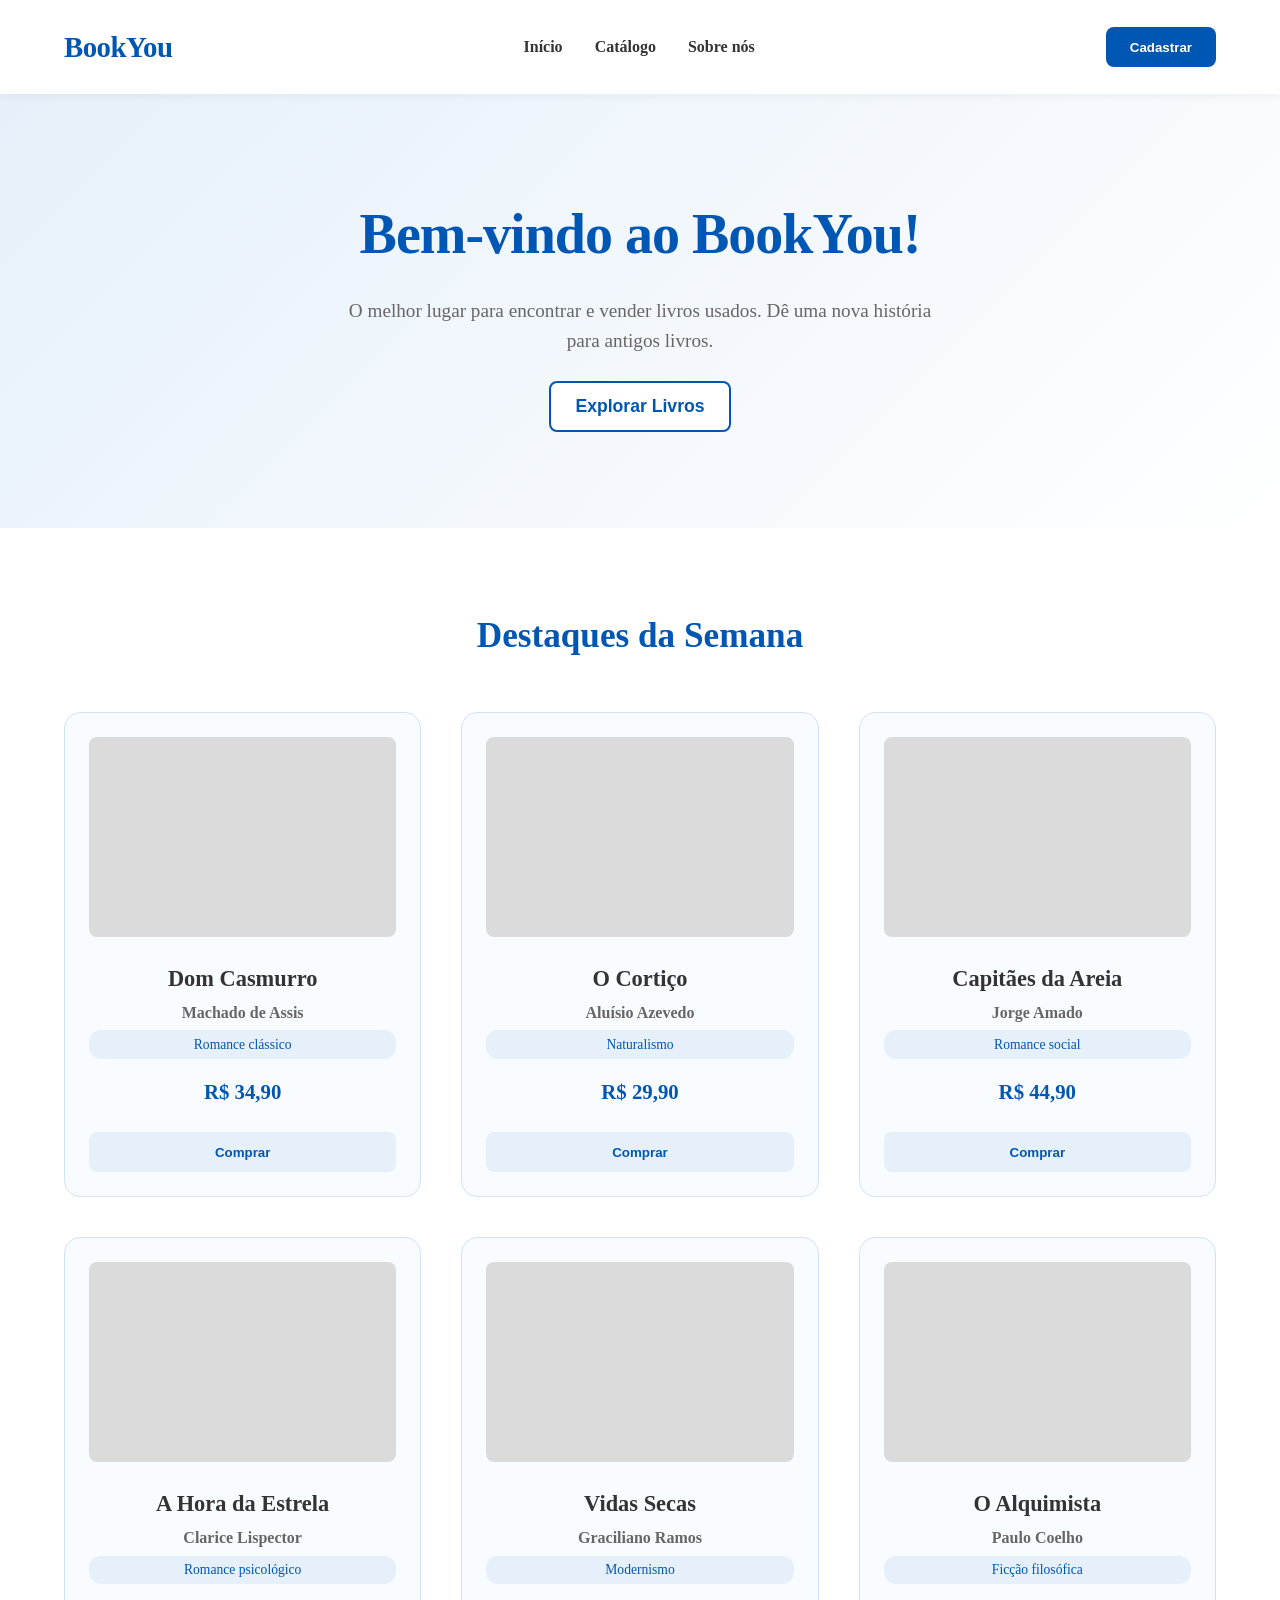
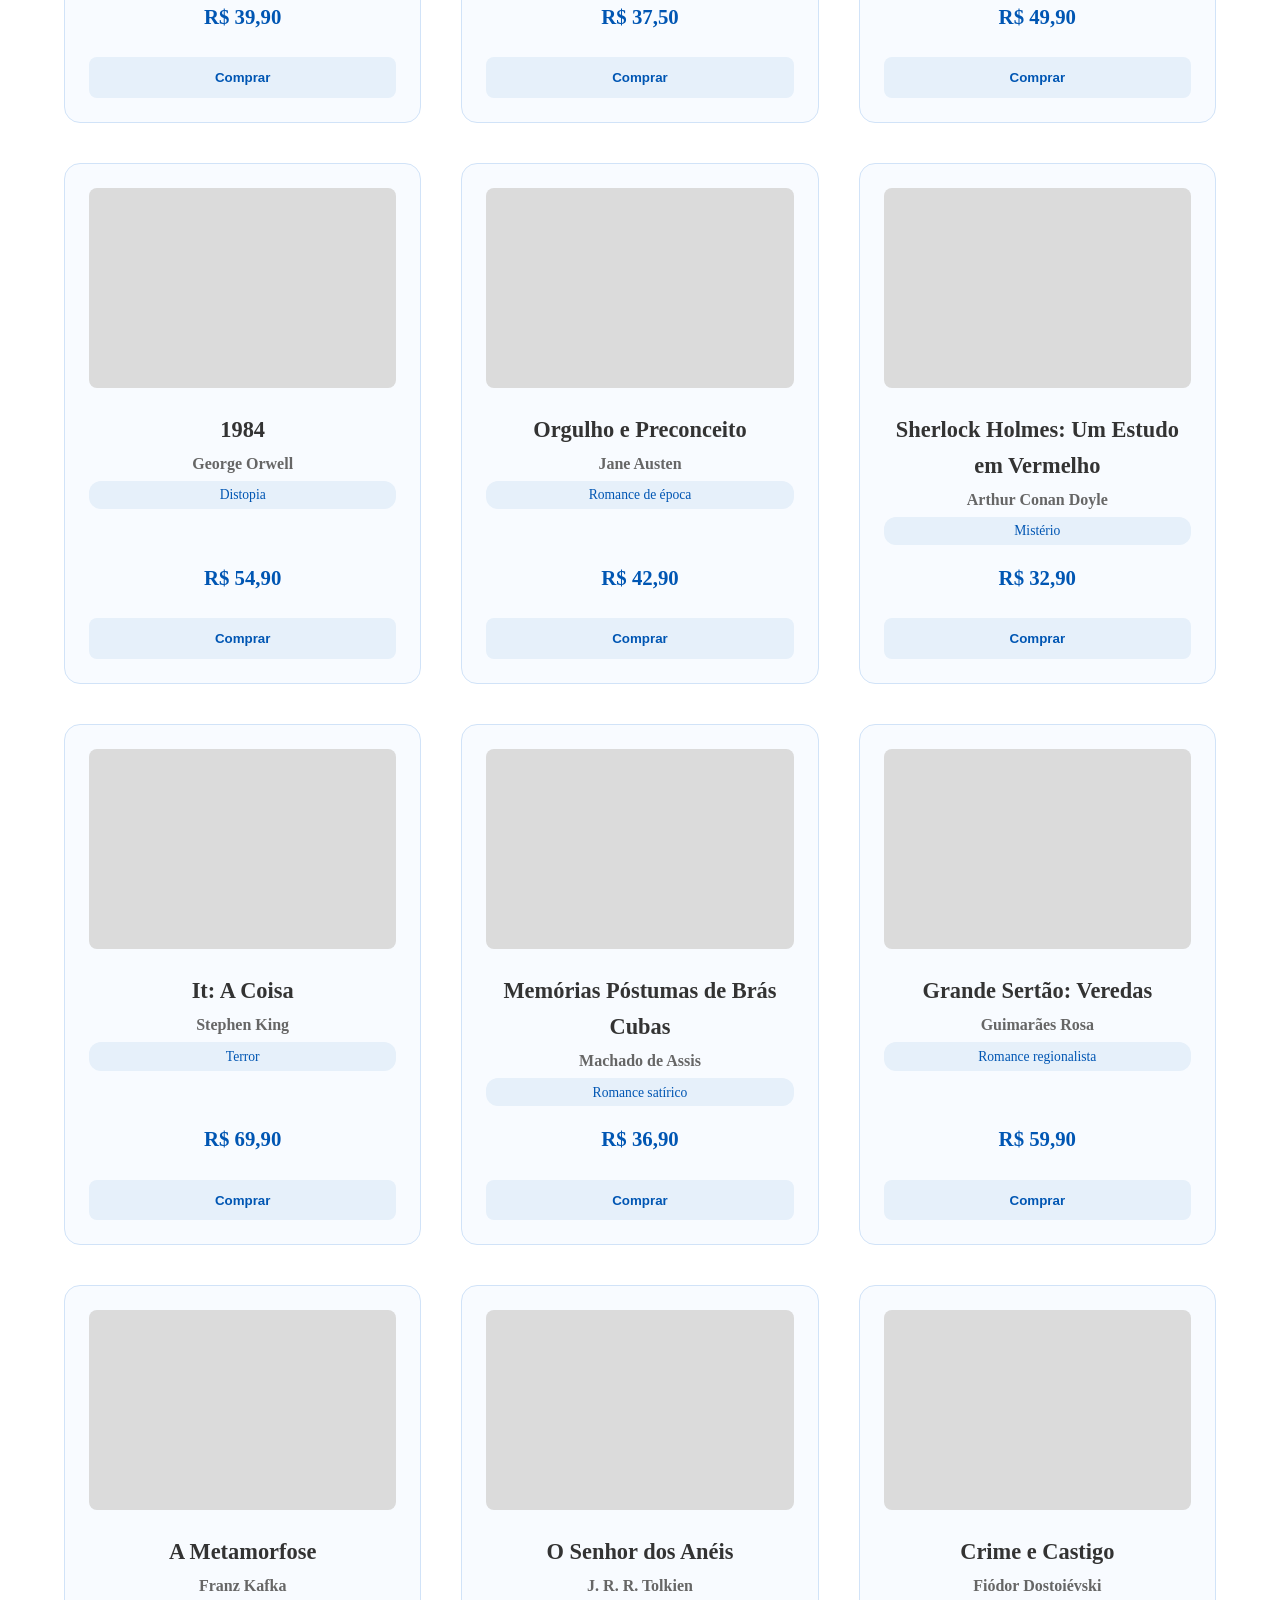
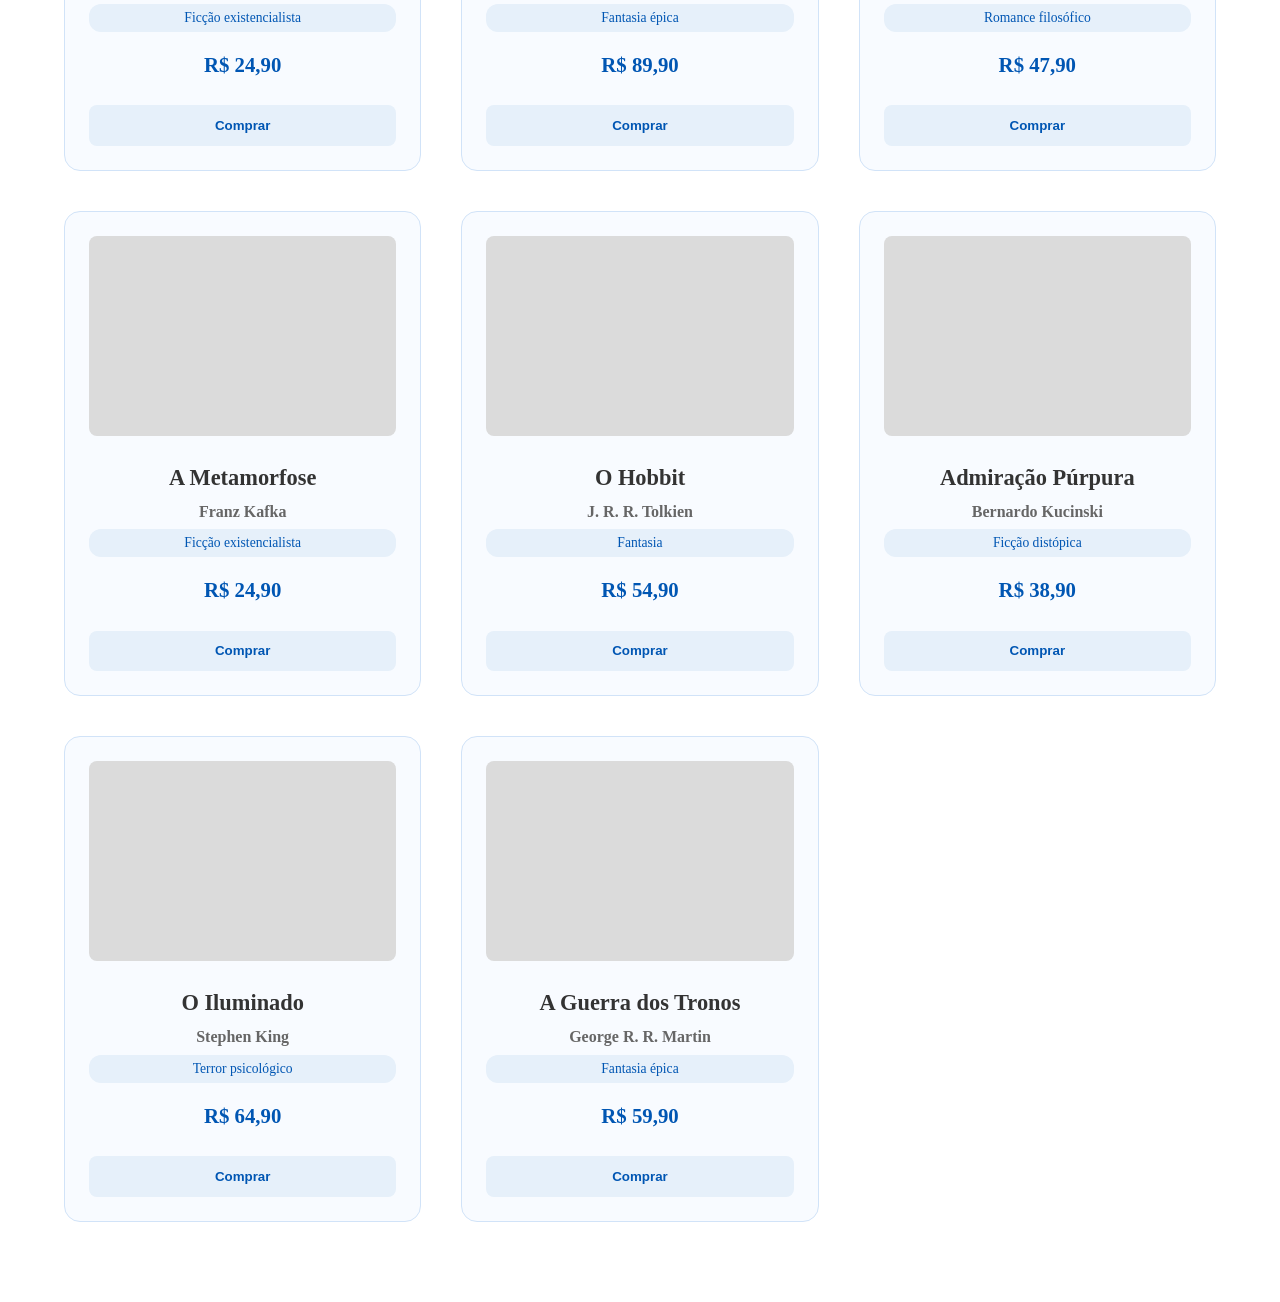
==== index.html @ 9528561c "Atualiza-livros-e-design" ====
<!DOCTYPE html>
<html lang="pt-br">

<head>
    <meta charset="UTF-8">
    <meta name="viewport" content="width=device-width, initial-scale=1.0">
    <title>BookYou - Loja De Livros Usados</title>
    <link rel="stylesheet" href="style.css">
</head>

<body>
    <header class="navbar">
        <div class="logo">BookYou</div>
        <nav>
            <ul>
                <li><a href="#">Início</a></li>
                <li><a href="#">Catálogo</a></li>
                <li><a href="#">Sobre nós</a></li>
            </ul>
        </nav>
        <button class="btn-primary">Cadastrar</button>
    </header>

    <main>
        <section class="inicio">
            <h1>Bem-vindo ao BookYou!</h1>
            <p>O melhor lugar para encontrar e vender livros usados. Dê uma nova história para antigos livros.</p>
            <button class="btn-secondary">Explorar Livros</button>
        </section>

        <section class="apresentacao">
            <h2>Destaques da Semana</h2>
            <div class="servicos">
                <div class="card">
                    <div class="card-img sem-imagem"></div>
                    <h3>Dom Casmurro</h3>
                    <p class="author">Machado de Assis</p>
                    <p class="genre">Romance clássico</p>
                    <p class="price">R$ 34,90</p>
                    <button class="btn-card">Comprar</button>
                </div>
                <div class="card">
                    <div class="card-img sem-imagem"></div>
                    <h3>O Cortiço</h3>
                    <p class="author">Aluísio Azevedo</p>
                    <p class="genre">Naturalismo</p>
                    <p class="price">R$ 29,90</p>
                    <button class="btn-card">Comprar</button>
                </div>
                <div class="card">
                    <div class="card-img sem-imagem"></div>
                    <h3>Capitães da Areia</h3>
                    <p class="author">Jorge Amado</p>
                    <p class="genre">Romance social</p>
                    <p class="price">R$ 44,90</p>
                    <button class="btn-card">Comprar</button>
                </div>
                <div class="card">
                    <div class="card-img sem-imagem"></div>
                    <h3>A Hora da Estrela</h3>
                    <p class="author">Clarice Lispector</p>
                    <p class="genre">Romance psicológico</p>
                    <p class="price">R$ 39,90</p>
                    <button class="btn-card">Comprar</button>
                </div>
                <div class="card">
                    <div class="card-img sem-imagem"></div>
                    <h3>Vidas Secas</h3>
                    <p class="author">Graciliano Ramos</p>
                    <p class="genre">Modernismo</p>
                    <p class="price">R$ 37,50</p>
                    <button class="btn-card">Comprar</button>
                </div>
                <div class="card">
                    <div class="card-img sem-imagem"></div>
                    <h3>O Alquimista</h3>
                    <p class="author">Paulo Coelho</p>
                    <p class="genre">Ficção filosófica</p>
                    <p class="price">R$ 49,90</p>
                    <button class="btn-card">Comprar</button>
                </div>
                <div class="card">
                    <div class="card-img sem-imagem"></div>
                    <h3>1984</h3>
                    <p class="author">George Orwell</p>
                    <p class="genre">Distopia</p>
                    <p class="price">R$ 54,90</p>
                    <button class="btn-card">Comprar</button>
                </div>
                <div class="card">
                    <div class="card-img sem-imagem"></div>
                    <h3>Orgulho e Preconceito</h3>
                    <p class="author">Jane Austen</p>
                    <p class="genre">Romance de época</p>
                    <p class="price">R$ 42,90</p>
                    <button class="btn-card">Comprar</button>
                </div>
                <div class="card">
                    <div class="card-img sem-imagem"></div>
                    <h3>Sherlock Holmes: Um Estudo em Vermelho</h3>
                    <p class="author">Arthur Conan Doyle</p>
                    <p class="genre">Mistério</p>
                    <p class="price">R$ 32,90</p>
                    <button class="btn-card">Comprar</button>
                </div>
                <div class="card">
                    <div class="card-img sem-imagem"></div>
                    <h3>It: A Coisa</h3>
                    <p class="author">Stephen King</p>
                    <p class="genre">Terror</p>
                    <p class="price">R$ 69,90</p>
                    <button class="btn-card">Comprar</button>
                </div>
                <div class="card">
                    <div class="card-img sem-imagem"></div>
                    <h3>Memórias Póstumas de Brás Cubas</h3>
                    <p class="author">Machado de Assis</p>
                    <p class="genre">Romance satírico</p>
                    <p class="price">R$ 36,90</p>
                    <button class="btn-card">Comprar</button>
                </div>
                <div class="card">
                    <div class="card-img sem-imagem"></div>
                    <h3>Grande Sertão: Veredas</h3>
                    <p class="author">Guimarães Rosa</p>
                    <p class="genre">Romance regionalista</p>
                    <p class="price">R$ 59,90</p>
                    <button class="btn-card">Comprar</button>
                </div>
                <div class="card">
                    <div class="card-img sem-imagem"></div>
                    <h3>A Metamorfose</h3>
                    <p class="author">Franz Kafka</p>
                    <p class="genre">Ficção existencialista</p>
                    <p class="price">R$ 24,90</p>
                    <button class="btn-card">Comprar</button>
                </div>
                <div class="card">
                    <div class="card-img sem-imagem"></div>
                    <h3>O Senhor dos Anéis</h3>
                    <p class="author">J. R. R. Tolkien</p>
                    <p class="genre">Fantasia épica</p>
                    <p class="price">R$ 89,90</p>
                    <button class="btn-card">Comprar</button>
                </div>
                <div class="card">
                    <div class="card-img sem-imagem"></div>
                    <h3>Crime e Castigo</h3>
                    <p class="author">Fiódor Dostoiévski</p>
                    <p class="genre">Romance filosófico</p>
                    <p class="price">R$ 47,90</p>
                    <button class="btn-card">Comprar</button>
                </div>
                <div class="card">
                    <div class="card-img sem-imagem"></div>
                    <h3>A Metamorfose</h3>
                    <p class="author">Franz Kafka</p>
                    <p class="genre">Ficção existencialista</p>
                    <p class="price">R$ 24,90</p>
                    <button class="btn-card">Comprar</button>
                </div>
                <div class="card">
                    <div class="card-img sem-imagem"></div>
                    <h3>O Hobbit</h3>
                    <p class="author">J. R. R. Tolkien</p>
                    <p class="genre">Fantasia</p>
                    <p class="price">R$ 54,90</p>
                    <button class="btn-card">Comprar</button>
                </div>
                <div class="card">
                    <div class="card-img sem-imagem"></div>
                    <h3>Admiração Púrpura</h3>
                    <p class="author">Bernardo Kucinski</p>
                    <p class="genre">Ficção distópica</p>
                    <p class="price">R$ 38,90</p>
                    <button class="btn-card">Comprar</button>
                </div>
                <div class="card">
                    <div class="card-img sem-imagem"></div>
                    <h3>O Iluminado</h3>
                    <p class="author">Stephen King</p>
                    <p class="genre">Terror psicológico</p>
                    <p class="price">R$ 64,90</p>
                    <button class="btn-card">Comprar</button>
                </div>
                <div class="card">
                    <div class="card-img sem-imagem"></div>
                    <h3>A Guerra dos Tronos</h3>
                    <p class="author">George R. R. Martin</p>
                    <p class="genre">Fantasia épica</p>
                    <p class="price">R$ 59,90</p>
                    <button class="btn-card">Comprar</button>
                </div>
            </div>
        </section>
    </main>
</body>

</html>
---- style.css ----
:root {
    --primary-color: #0056b3;
    --primary-light: #e6f0fa;
    --primary-hover: #004494;
    --bg-color: #ffffff;
    --text-color: #333333;
    --text-muted: #666666;
    --card-bg: #f8fbff;
    --border-color: #d1e3f8;
}

* {
    margin: 0;
    padding: 0;
    box-sizing: border-box;
}

body {
    background-color: var(--bg-color);
    color: var(--text-color);
    line-height: 1.6;
}

/* Navegação */
.navbar {
    display: flex;
    justify-content: space-between;
    align-items: center;
    padding: 1.5rem 5%;
    background-color: var(--bg-color);
    box-shadow: 0 2px 10px rgba(0, 0, 0, 0.05);
    position: sticky;
    top: 0;
    z-index: 100;
}

.logo {
    font-size: 1.8rem;
    font-weight: 800;
    color: var(--primary-color);
    letter-spacing: -0.5px;
}

nav ul {
    list-style: none;
    display: flex;
    gap: 2rem;
}

nav a {
    text-decoration: none;
    color: var(--text-color);
    font-weight: 600;
    transition: color 0.3s ease;
}

nav a:hover {
    color: var(--primary-color);
}

/* Botões */
.btn-primary,
.btn-secondary,
.btn-card {
    padding: 0.8rem 1.5rem;
    border: none;
    border-radius: 8px;
    font-weight: 600;
    cursor: pointer;
    transition: all 0.3s ease;
}

.btn-primary {
    background-color: var(--primary-color);
    color: white;
}

.btn-primary:hover {
    background-color: var(--primary-hover);
    transform: translateY(-2px);
    box-shadow: 0 4px 12px rgba(0, 86, 179, 0.2);
}

.btn-secondary {
    background-color: white;
    color: var(--primary-color);
    border: 2px solid var(--primary-color);
    margin-top: 1.5rem;
    font-size: 1.1rem;
}

.btn-secondary:hover {
    background-color: var(--primary-light);
    transform: translateY(-2px);
}

/* Hero Section */
.inicio {
    text-align: center;
    padding: 6rem 1rem;
    background: linear-gradient(135deg, var(--primary-light) 0%, white 100%);
    display: flex;
    flex-direction: column;
    align-items: center;
    justify-content: center;
}

.inicio h1 {
    font-size: 3.5rem;
    font-weight: 800;
    color: var(--primary-color);
    margin-bottom: 1rem;
    letter-spacing: -1px;
}

.inicio p {
    font-size: 1.2rem;
    color: var(--text-muted);
    max-width: 600px;
}

/* Products Section */
.apresentacao {
    padding: 5rem 5%;
}

.apresentacao h2 {
    text-align: center;
    font-size: 2.2rem;
    color: var(--primary-color);
    margin-bottom: 3rem;
}

.servicos {
    display: grid;
    grid-template-columns: repeat(auto-fit, minmax(280px, 1fr));
    gap: 2.5rem;
}

/* Cards */
.card {
    background-color: var(--card-bg);
    border: 1px solid var(--border-color);
    border-radius: 16px;
    padding: 1.5rem;
    text-align: center;
    transition: transform 0.3s ease, box-shadow 0.3s ease;
    display: flex;
    flex-direction: column;
}

.card:hover {
    transform: translateY(-5px);
    box-shadow: 0 10px 25px rgba(0, 86, 179, 0.1);
}

.card-img {
    height: 200px;
    background-color: var(--primary-light);
    border-radius: 8px;
    margin-bottom: 1.5rem;
    background-size: cover;
    background-position: center;
}

.sem-imagem {
    background: rgb(219, 219, 219);
}

.card h3 {
    font-size: 1.4rem;
    margin-bottom: 0.2rem;
    color: var(--text-color);
}

.author {
    font-size: 1rem;
    font-weight: 600;
    color: var(--text-muted);
    margin-bottom: 0.3rem;
}

.genre {
    font-size: 0.85rem;
    color: var(--primary-color);
    background-color: var(--primary-light);
    padding: 0.2rem 0.6rem;
    border-radius: 12px;
    display: inline-block;
    margin-bottom: auto;
}

.price {
    font-size: 1.3rem;
    font-weight: 800;
    color: var(--primary-color);
    margin-top: 1rem;
    margin-bottom: 1.5rem;
}

.btn-card {
    background-color: var(--primary-light);
    color: var(--primary-color);
    width: 100%;
}

.btn-card:hover {
    background-color: var(--primary-color);
    color: white;
}
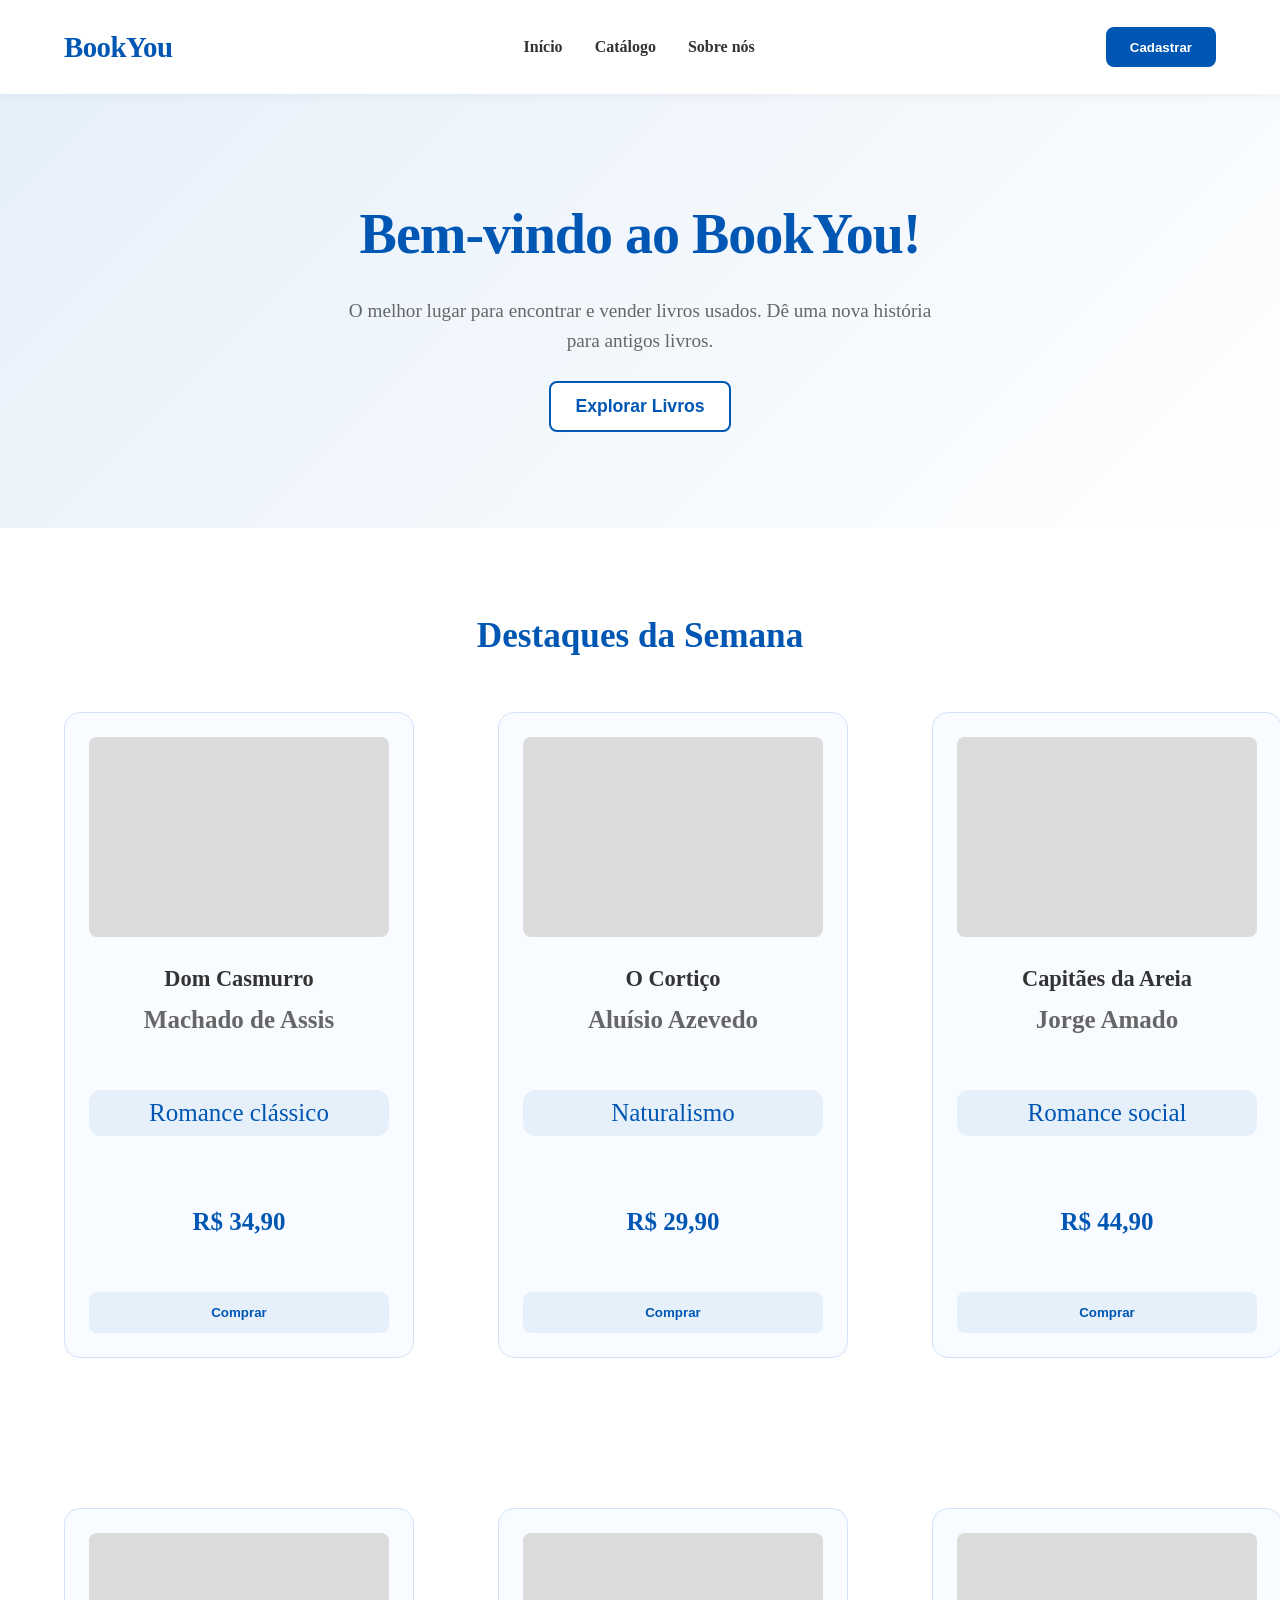
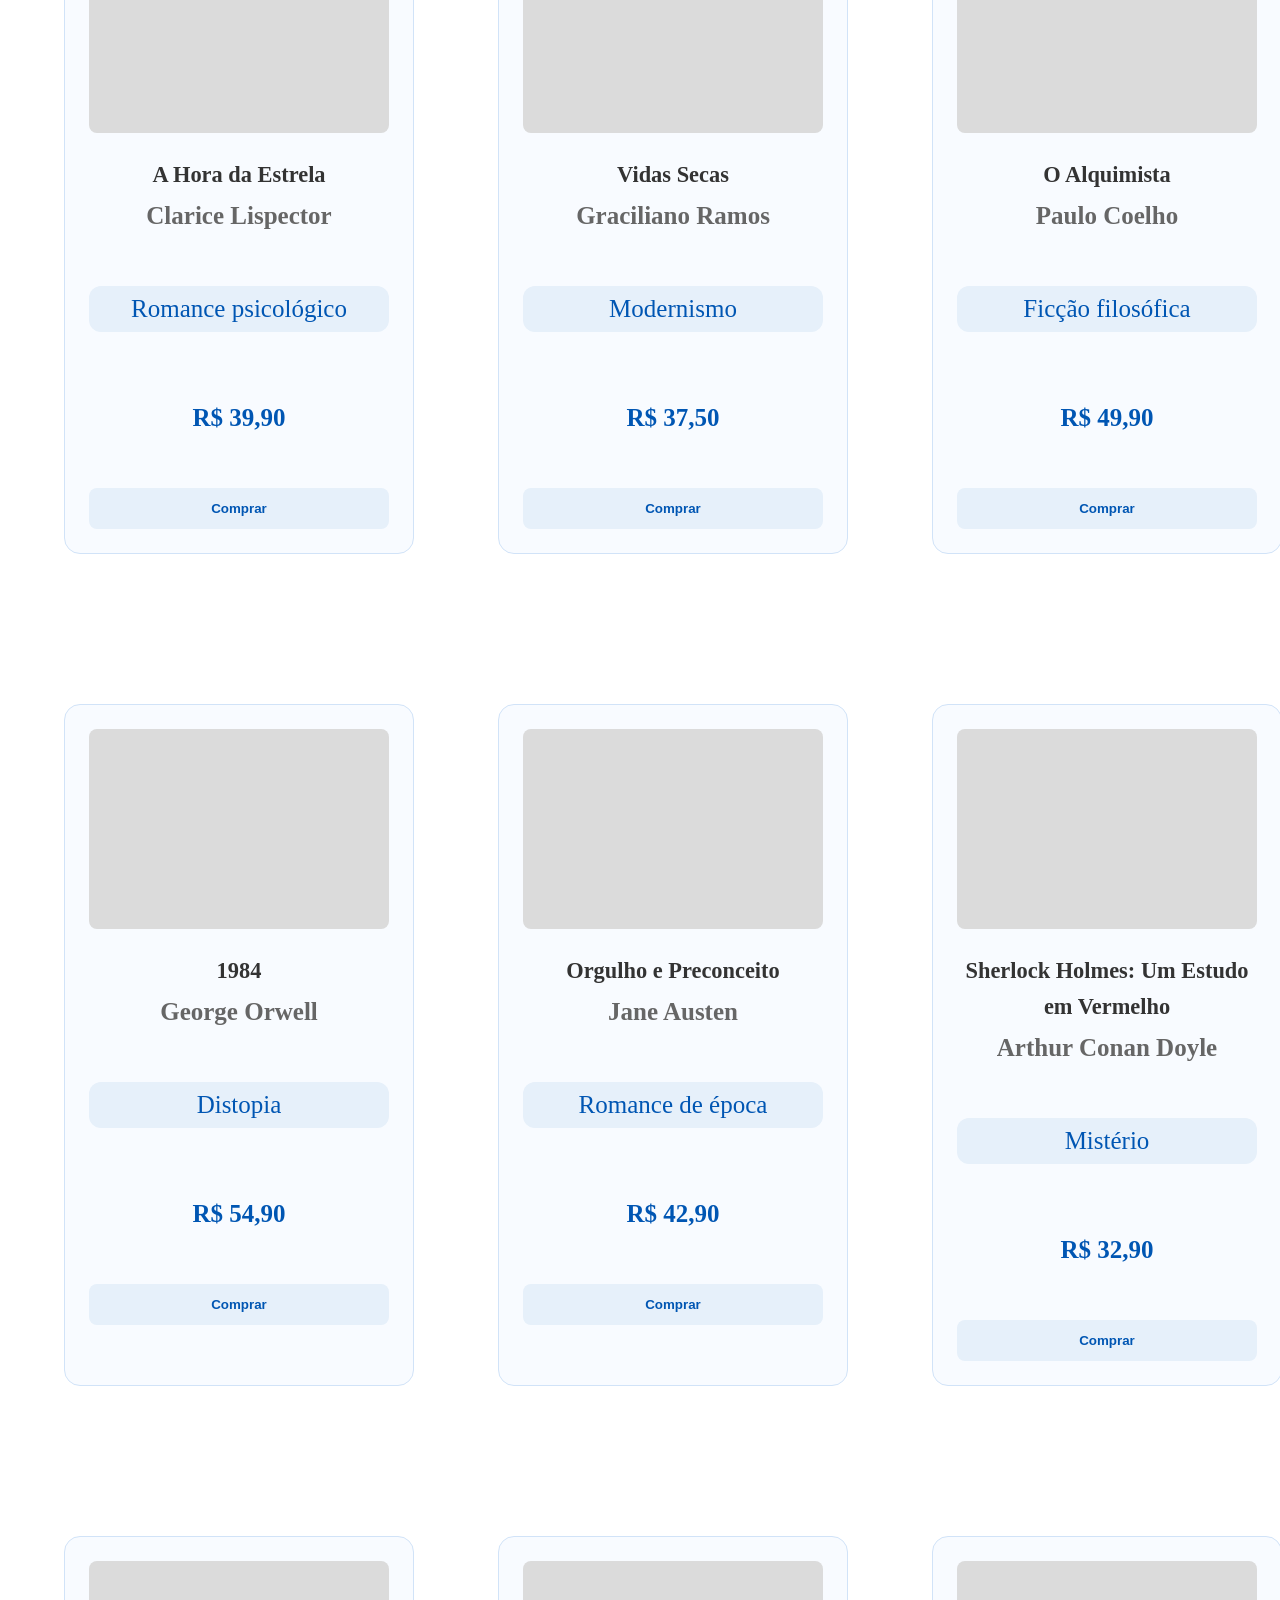
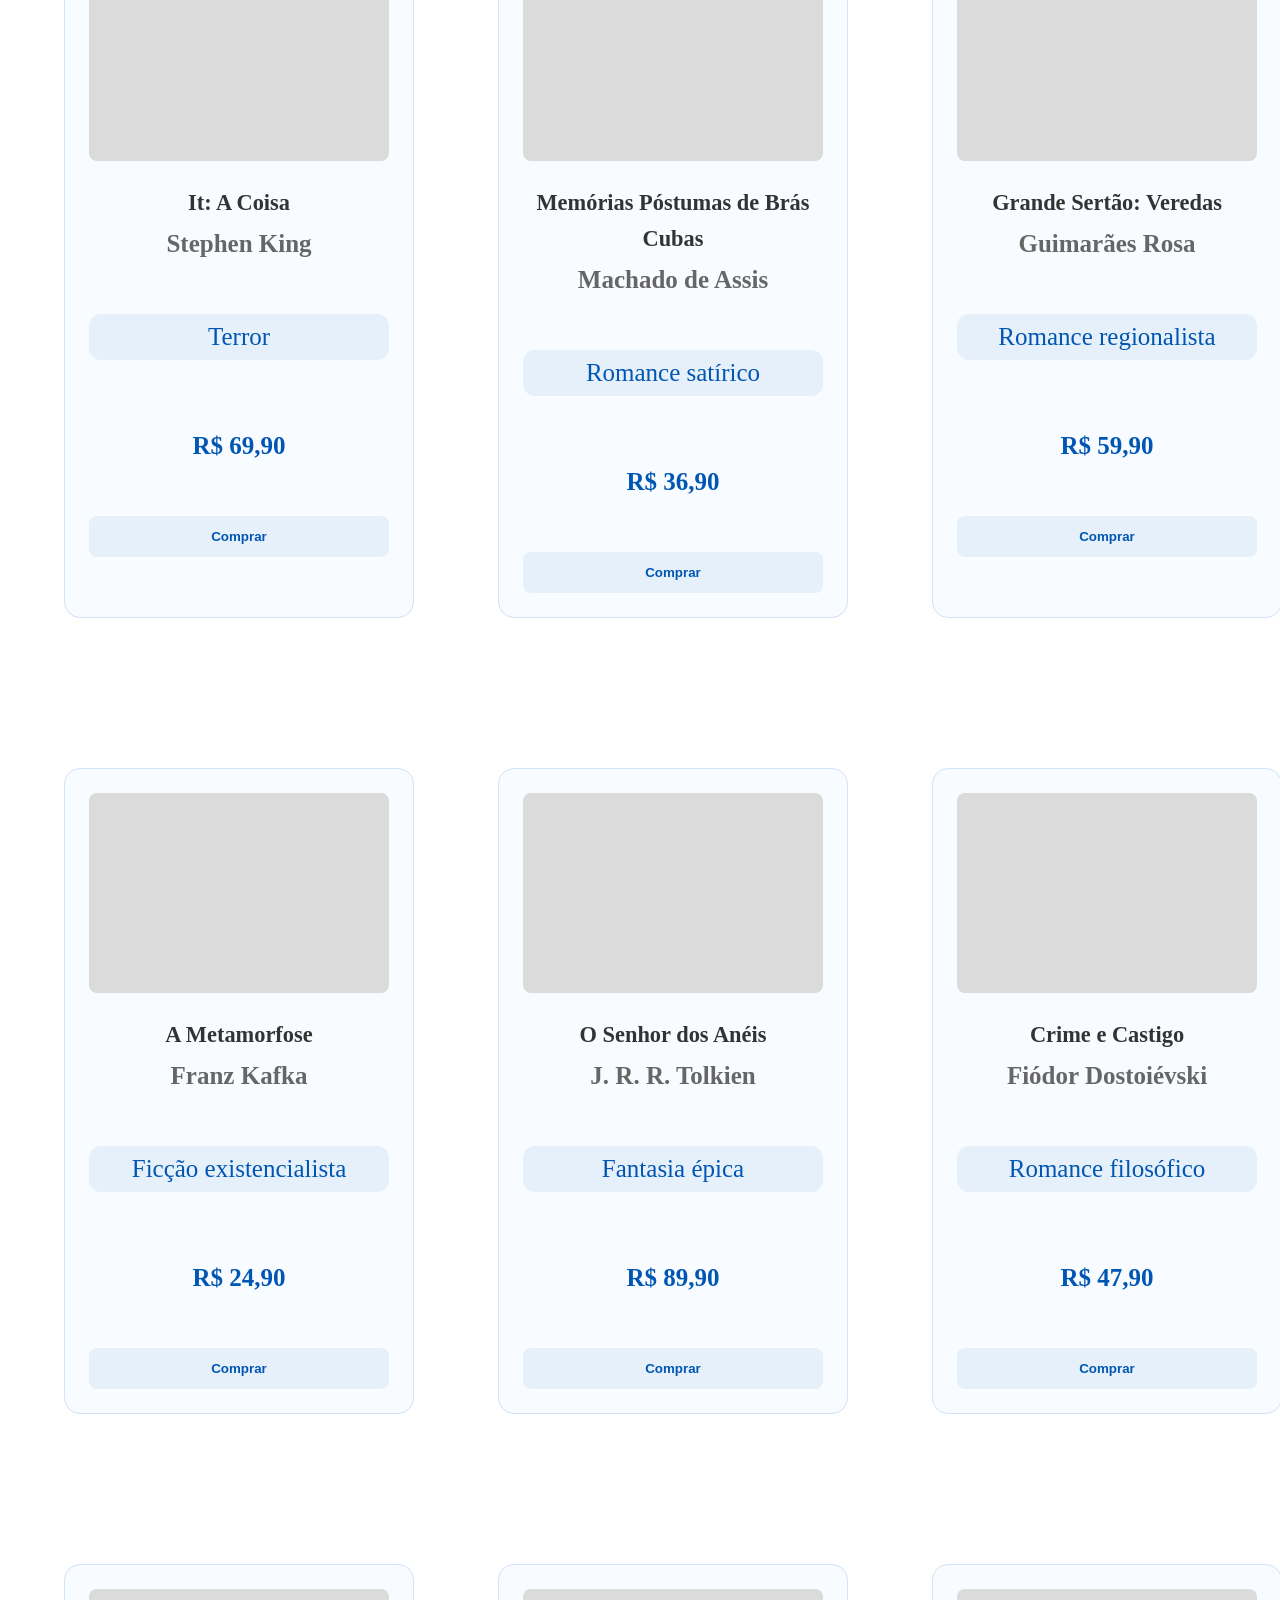
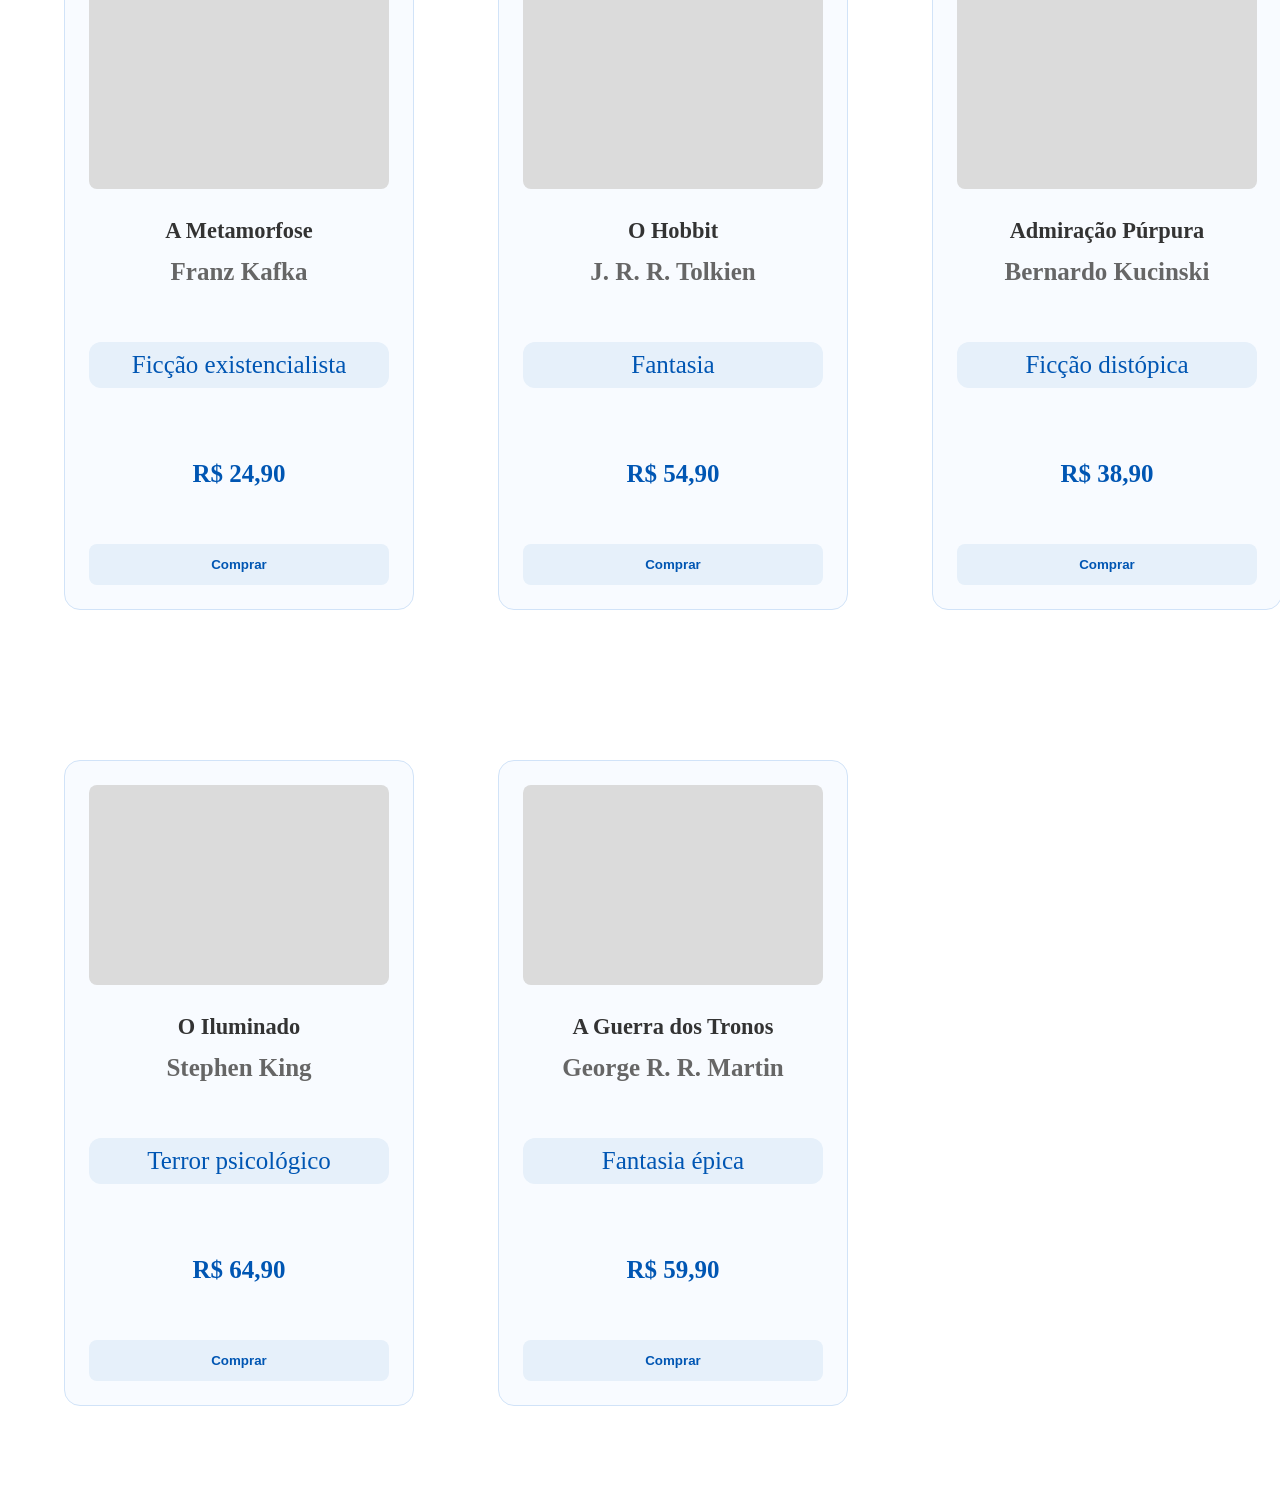
==== commit 9d86dab2: "Adicionei catalogo" ====
--- a/index.html
+++ b/index.html
@@ -14,7 +14,7 @@
         <nav>
             <ul>
                 <li><a href="#">Início</a></li>
-                <li><a href="#">Catálogo</a></li>
+                <li><a href="catalogo.html">Catálogo</a></li>
                 <li><a href="#">Sobre nós</a></li>
             </ul>
         </nav>
--- a/style.css
+++ b/style.css
@@ -130,11 +130,17 @@
     color: var(--primary-color);
     margin-bottom: 3rem;
 }
+.apresentacao p{
+    text-align: center;
+    font-size: 25px;
+    margin-bottom: 50px;
+}
 
 .servicos {
     display: grid;
     grid-template-columns: repeat(auto-fit, minmax(280px, 1fr));
     gap: 2.5rem;
+    gap: 150px; 
 }
 
 /* Cards */
@@ -147,6 +153,8 @@
     transition: transform 0.3s ease, box-shadow 0.3s ease;
     display: flex;
     flex-direction: column;
+    width: 350px; 
+    
 }
 
 .card:hover {
@@ -207,4 +215,33 @@
 .btn-card:hover {
     background-color: var(--primary-color);
     color: white;
-}+}
+
+/*Barra pesquisa*/
+
+.container-pesquisa {
+    display: flex;
+    justify-content: center;
+    margin: 40px auto;
+    width: 100%;
+    max-width: 600px; /* Limita a largura para ficar elegante */
+    padding: 0 20px;
+}
+
+#input-busca {
+    width: 100%;
+    padding: 15px 20px;
+    font-size: 16px;
+    border: 1px solid rgba(0, 0, 0, 0.08);
+    border-radius: 30px; /* Deixa as bordas bem arredondadas */
+    background-color: #ffffff;
+    box-shadow: 0px 4px 20px rgba(0, 0, 0, 0.05); /* Sombra de relevo sutil */
+    outline: none;
+    transition: all 0.3s ease;
+}
+
+/* Efeito ao clicar no campo para digitar */
+#input-busca:focus {
+    border-color: #0056b3;
+    box-shadow: 0px 6px 24px rgba(0, 86, 179, 0.1);
+}
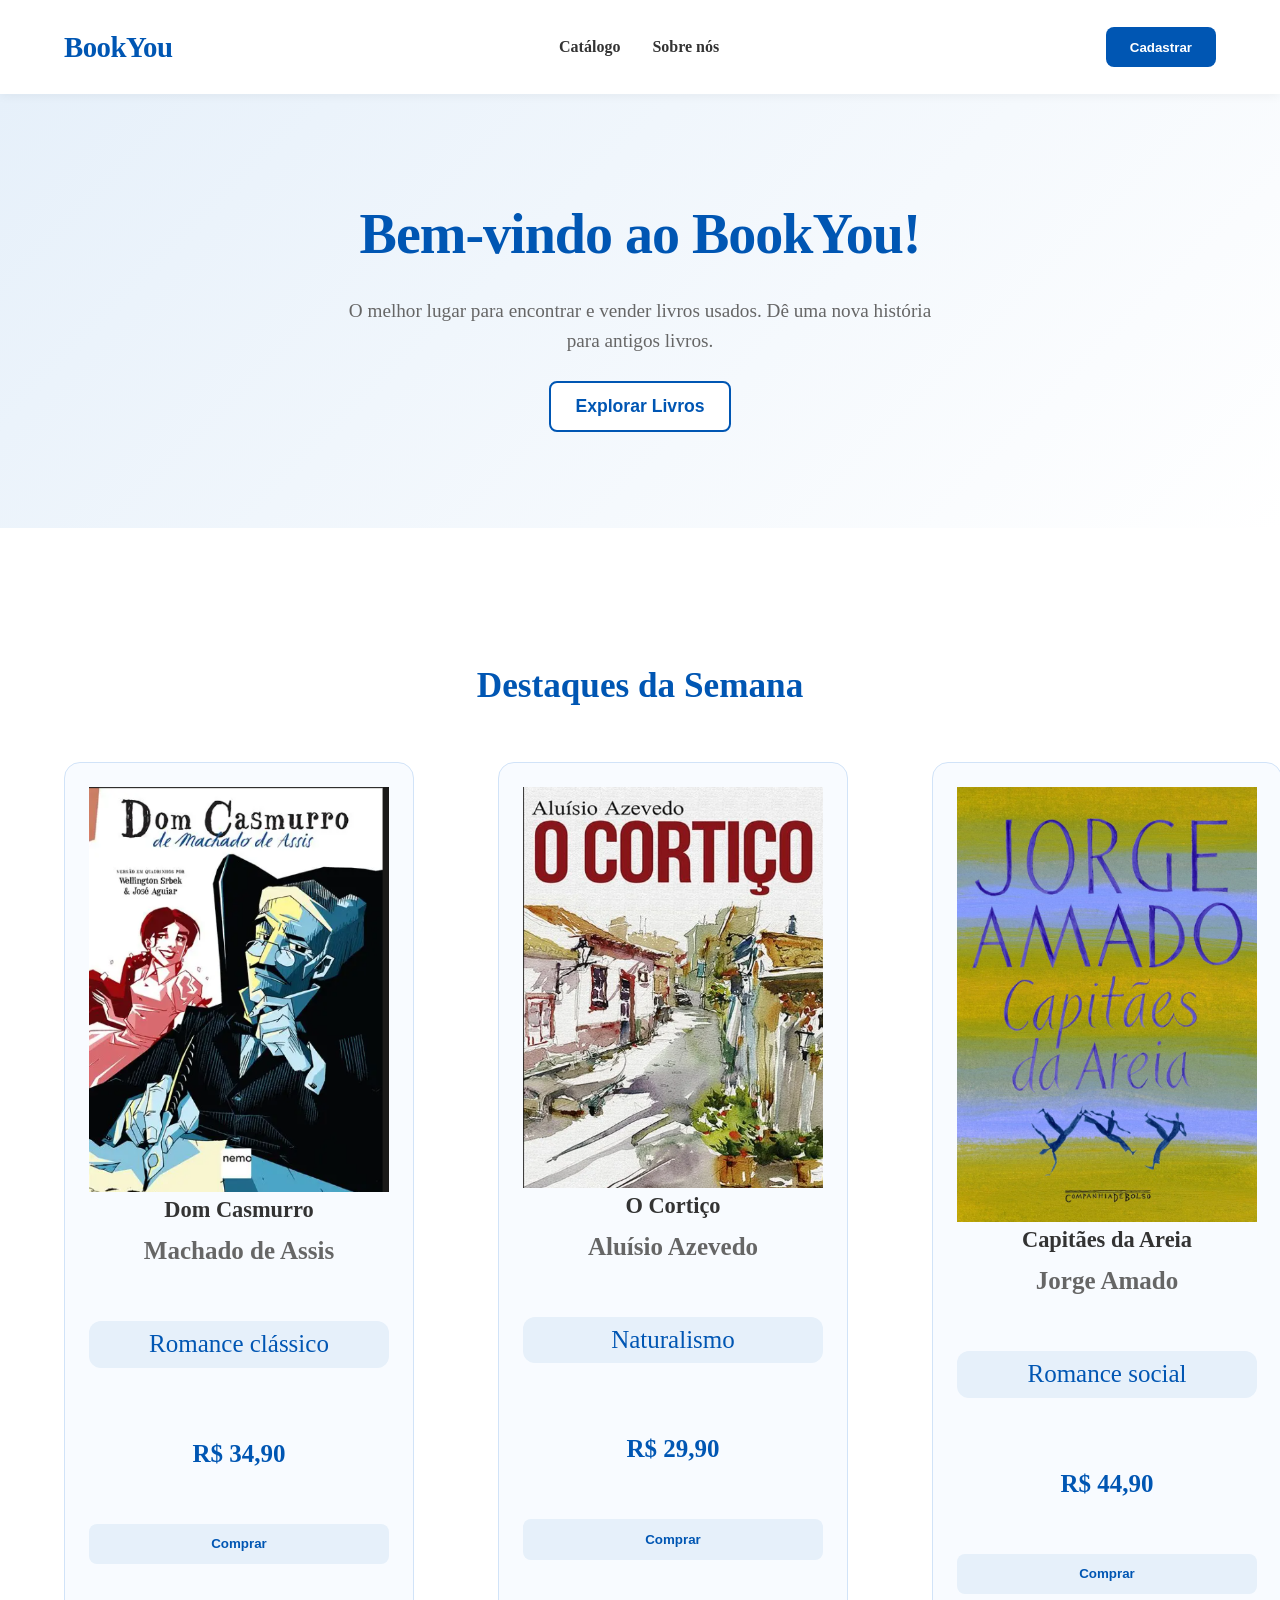
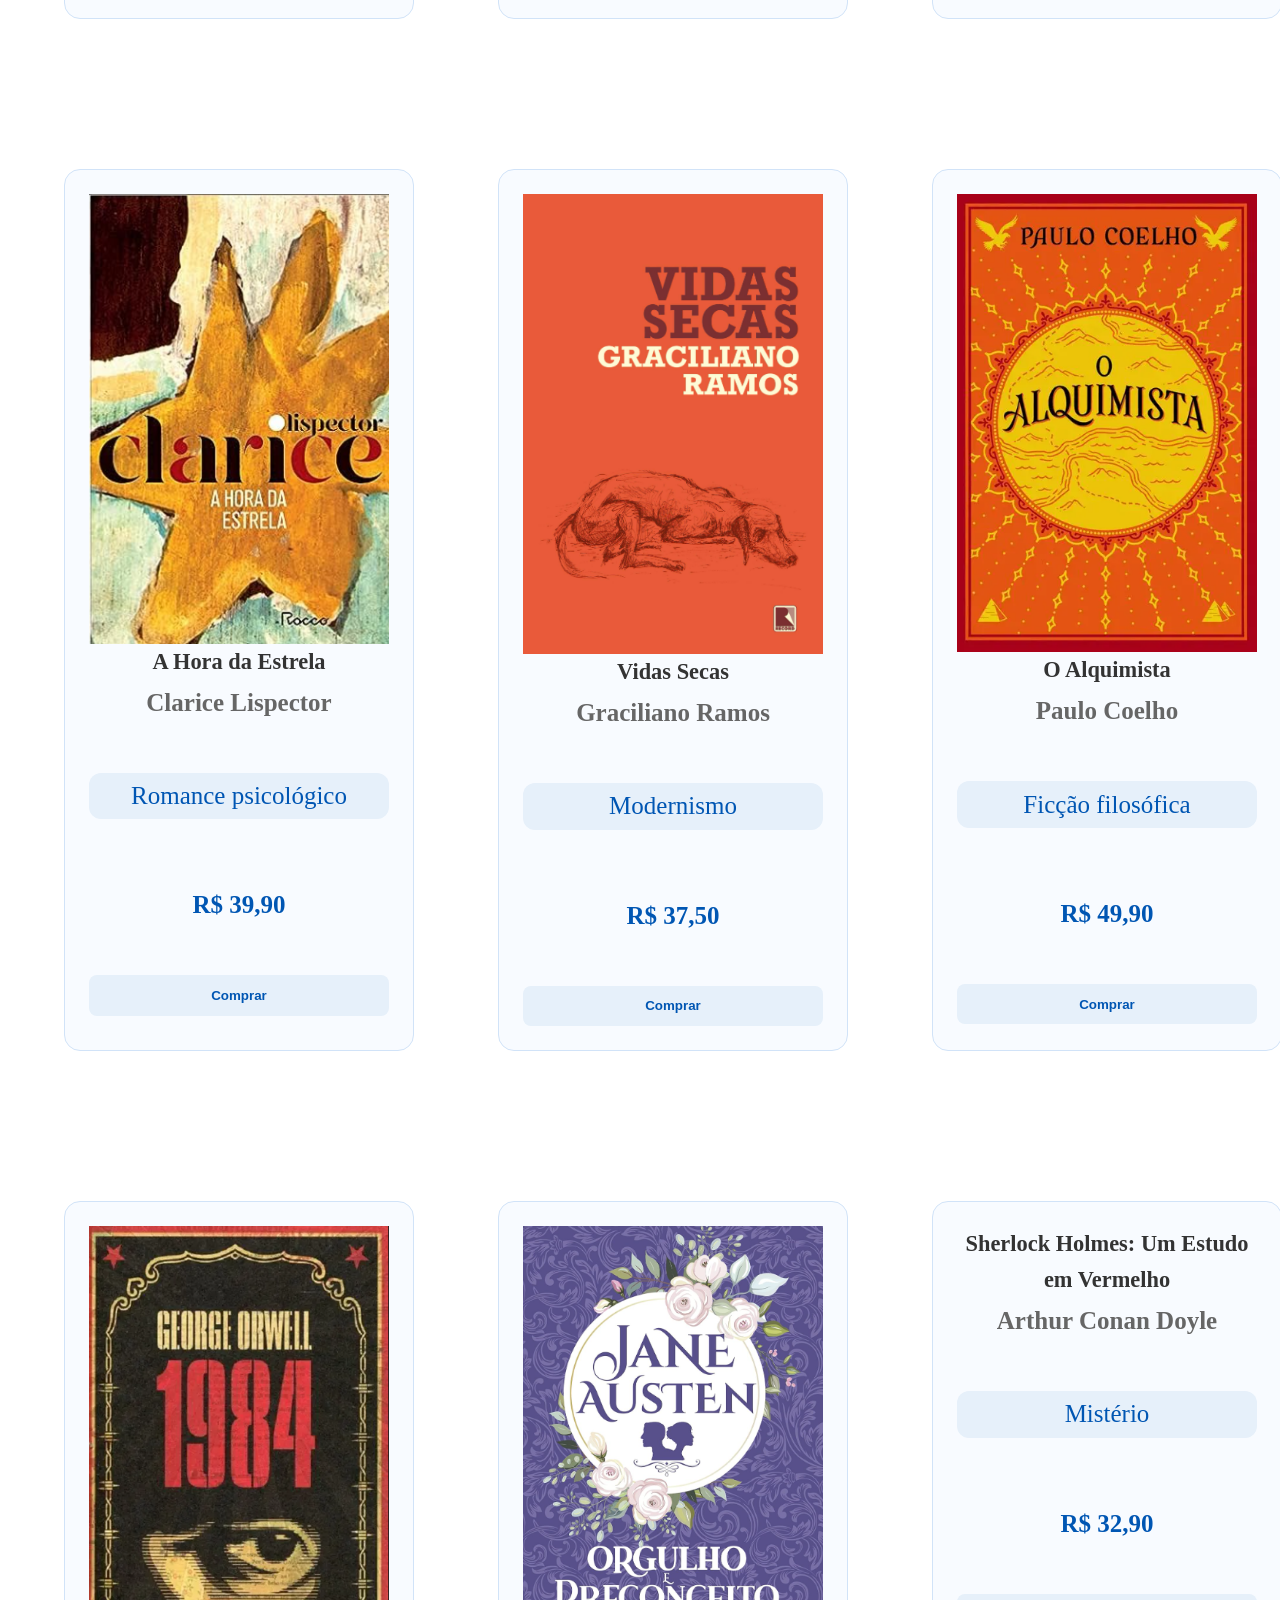
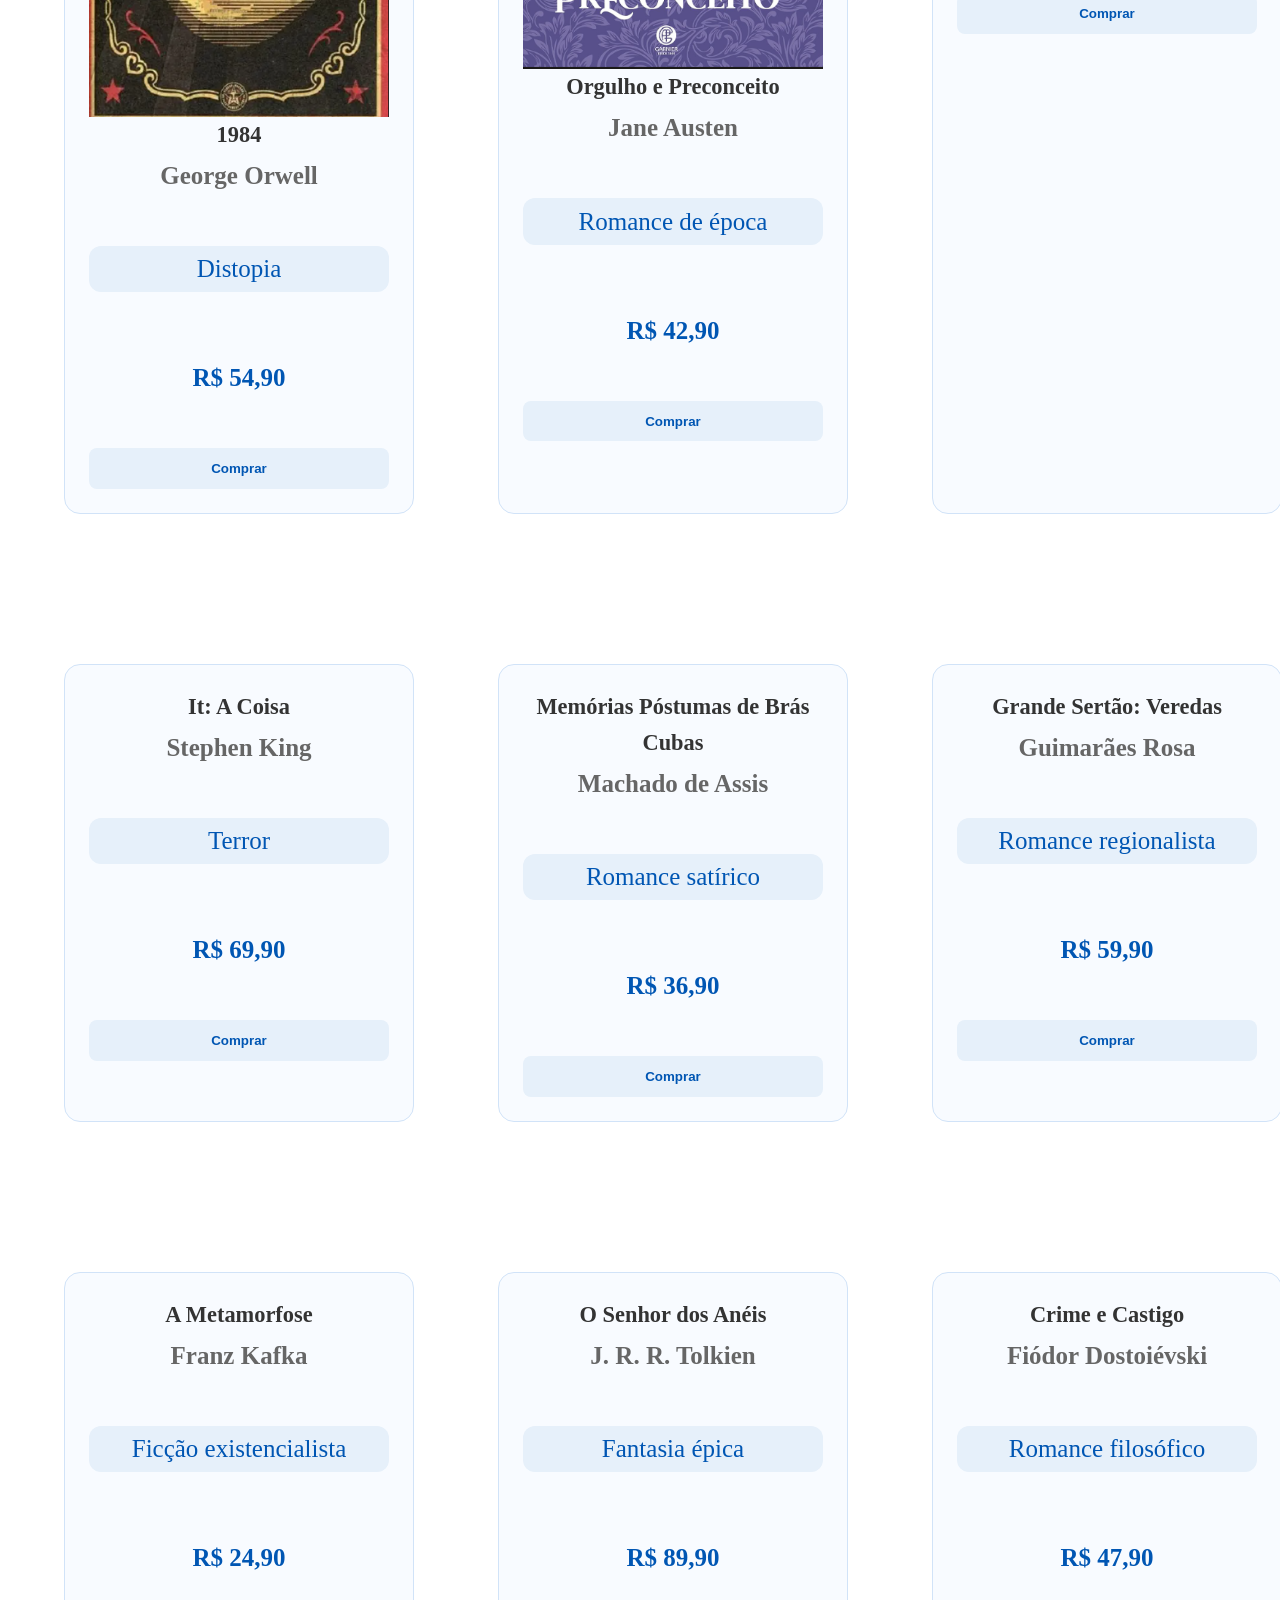
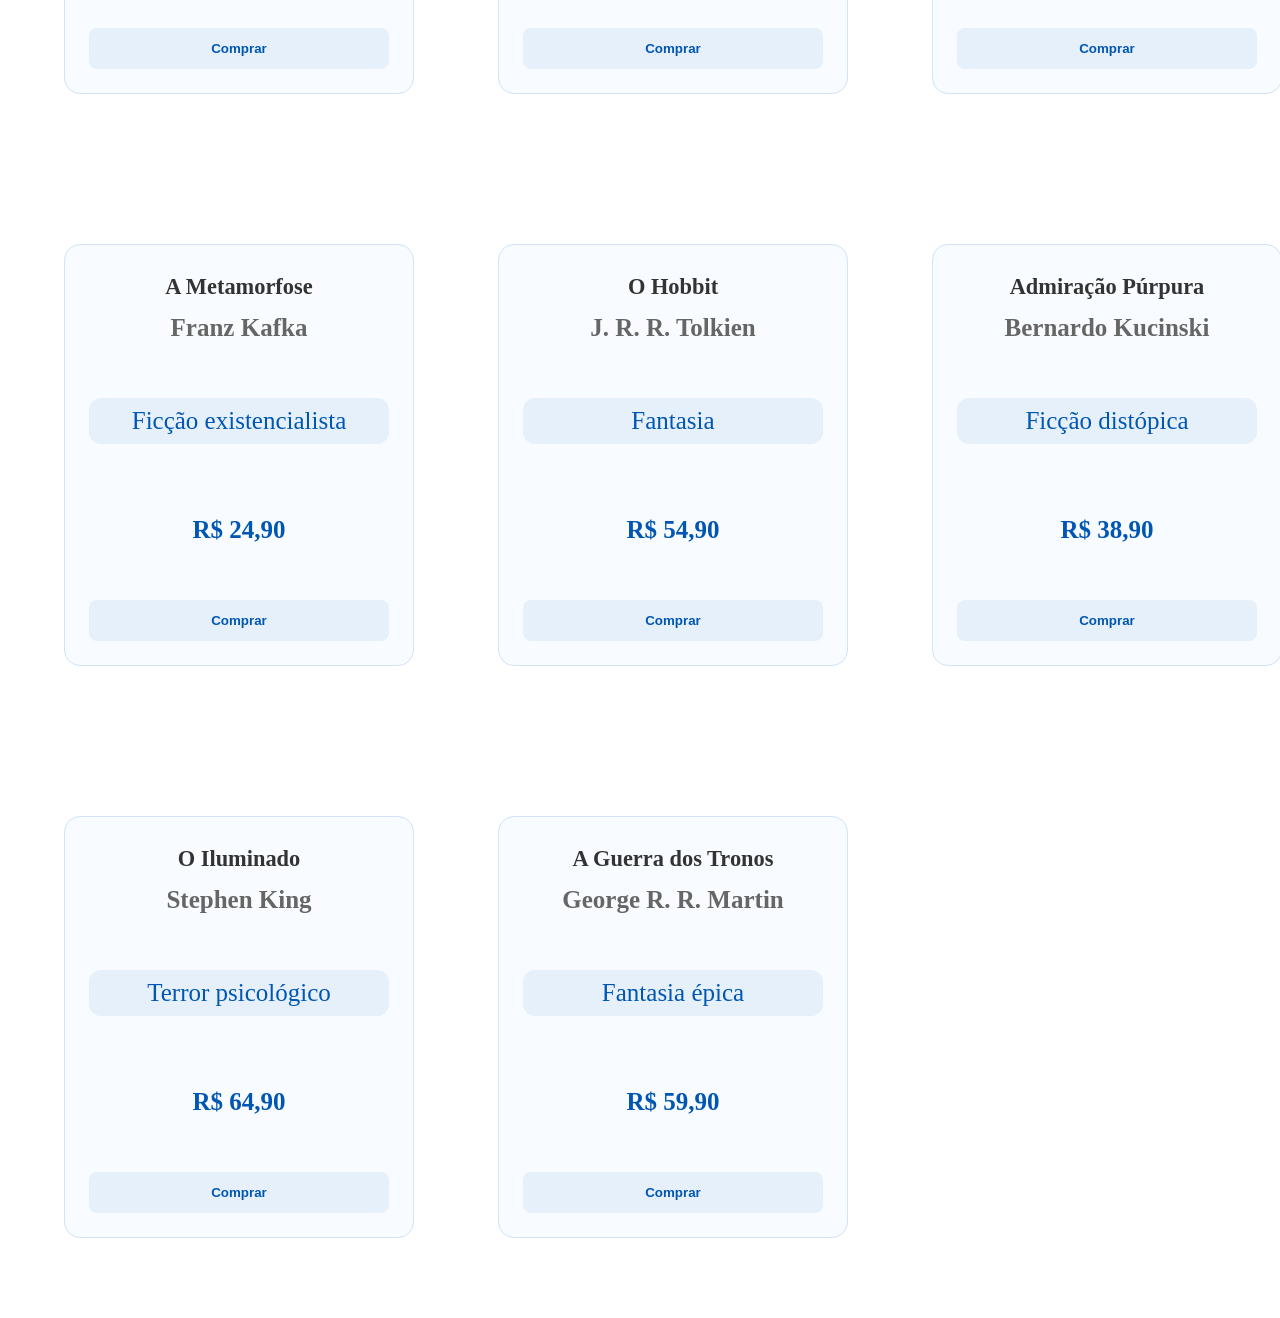
==== commit 2c96ade1: "catalogo quase pronto" ====
--- a/index.html
+++ b/index.html
@@ -13,9 +13,8 @@
         <div class="logo">BookYou</div>
         <nav>
             <ul>
-                <li><a href="#">Início</a></li>
                 <li><a href="catalogo.html">Catálogo</a></li>
-                <li><a href="#">Sobre nós</a></li>
+                <li><a href="sobre.html">Sobre nós</a></li>
             </ul>
         </nav>
         <button class="btn-primary">Cadastrar</button>
@@ -25,14 +24,14 @@
         <section class="inicio">
             <h1>Bem-vindo ao BookYou!</h1>
             <p>O melhor lugar para encontrar e vender livros usados. Dê uma nova história para antigos livros.</p>
-            <button class="btn-secondary">Explorar Livros</button>
+            <a href="catalogo.html"><button class="btn-secondary">Explorar Livros</button></a>
         </section>
 
         <section class="apresentacao">
             <h2>Destaques da Semana</h2>
             <div class="servicos">
                 <div class="card">
-                    <div class="card-img sem-imagem"></div>
+                    <img src="images/domcasmurro.png" alt="">
                     <h3>Dom Casmurro</h3>
                     <p class="author">Machado de Assis</p>
                     <p class="genre">Romance clássico</p>
@@ -40,7 +39,7 @@
                     <button class="btn-card">Comprar</button>
                 </div>
                 <div class="card">
-                    <div class="card-img sem-imagem"></div>
+                    <img src="images/cortiço.png" alt="">
                     <h3>O Cortiço</h3>
                     <p class="author">Aluísio Azevedo</p>
                     <p class="genre">Naturalismo</p>
@@ -48,7 +47,7 @@
                     <button class="btn-card">Comprar</button>
                 </div>
                 <div class="card">
-                    <div class="card-img sem-imagem"></div>
+                    <img src="images/capitaes.png" alt="">
                     <h3>Capitães da Areia</h3>
                     <p class="author">Jorge Amado</p>
                     <p class="genre">Romance social</p>
@@ -56,7 +55,7 @@
                     <button class="btn-card">Comprar</button>
                 </div>
                 <div class="card">
-                    <div class="card-img sem-imagem"></div>
+                    <img src="images/clarice.png" alt="">
                     <h3>A Hora da Estrela</h3>
                     <p class="author">Clarice Lispector</p>
                     <p class="genre">Romance psicológico</p>
@@ -64,7 +63,7 @@
                     <button class="btn-card">Comprar</button>
                 </div>
                 <div class="card">
-                    <div class="card-img sem-imagem"></div>
+                    <img src="images/vidassecas.png" alt="">
                     <h3>Vidas Secas</h3>
                     <p class="author">Graciliano Ramos</p>
                     <p class="genre">Modernismo</p>
@@ -72,7 +71,7 @@
                     <button class="btn-card">Comprar</button>
                 </div>
                 <div class="card">
-                    <div class="card-img sem-imagem"></div>
+                    <img src="images/alquimista.png" alt="">
                     <h3>O Alquimista</h3>
                     <p class="author">Paulo Coelho</p>
                     <p class="genre">Ficção filosófica</p>
@@ -80,7 +79,7 @@
                     <button class="btn-card">Comprar</button>
                 </div>
                 <div class="card">
-                    <div class="card-img sem-imagem"></div>
+                    <img src="images/1984.png" alt="">
                     <h3>1984</h3>
                     <p class="author">George Orwell</p>
                     <p class="genre">Distopia</p>
@@ -88,7 +87,7 @@
                     <button class="btn-card">Comprar</button>
                 </div>
                 <div class="card">
-                    <div class="card-img sem-imagem"></div>
+                    <img src="images/orgulho.png" alt="">
                     <h3>Orgulho e Preconceito</h3>
                     <p class="author">Jane Austen</p>
                     <p class="genre">Romance de época</p>
@@ -96,7 +95,7 @@
                     <button class="btn-card">Comprar</button>
                 </div>
                 <div class="card">
-                    <div class="card-img sem-imagem"></div>
+                    <img src="" alt="">
                     <h3>Sherlock Holmes: Um Estudo em Vermelho</h3>
                     <p class="author">Arthur Conan Doyle</p>
                     <p class="genre">Mistério</p>
@@ -104,7 +103,7 @@
                     <button class="btn-card">Comprar</button>
                 </div>
                 <div class="card">
-                    <div class="card-img sem-imagem"></div>
+                    <img src="" alt="">
                     <h3>It: A Coisa</h3>
                     <p class="author">Stephen King</p>
                     <p class="genre">Terror</p>
@@ -112,7 +111,7 @@
                     <button class="btn-card">Comprar</button>
                 </div>
                 <div class="card">
-                    <div class="card-img sem-imagem"></div>
+                    <img src="" alt="">
                     <h3>Memórias Póstumas de Brás Cubas</h3>
                     <p class="author">Machado de Assis</p>
                     <p class="genre">Romance satírico</p>
@@ -120,7 +119,7 @@
                     <button class="btn-card">Comprar</button>
                 </div>
                 <div class="card">
-                    <div class="card-img sem-imagem"></div>
+                    <img src="" alt="">
                     <h3>Grande Sertão: Veredas</h3>
                     <p class="author">Guimarães Rosa</p>
                     <p class="genre">Romance regionalista</p>
@@ -128,7 +127,7 @@
                     <button class="btn-card">Comprar</button>
                 </div>
                 <div class="card">
-                    <div class="card-img sem-imagem"></div>
+                    <img src="" alt="">
                     <h3>A Metamorfose</h3>
                     <p class="author">Franz Kafka</p>
                     <p class="genre">Ficção existencialista</p>
@@ -136,7 +135,7 @@
                     <button class="btn-card">Comprar</button>
                 </div>
                 <div class="card">
-                    <div class="card-img sem-imagem"></div>
+                    <img src="" alt="">
                     <h3>O Senhor dos Anéis</h3>
                     <p class="author">J. R. R. Tolkien</p>
                     <p class="genre">Fantasia épica</p>
@@ -144,7 +143,7 @@
                     <button class="btn-card">Comprar</button>
                 </div>
                 <div class="card">
-                    <div class="card-img sem-imagem"></div>
+                    <img src="" alt="">
                     <h3>Crime e Castigo</h3>
                     <p class="author">Fiódor Dostoiévski</p>
                     <p class="genre">Romance filosófico</p>
@@ -152,7 +151,7 @@
                     <button class="btn-card">Comprar</button>
                 </div>
                 <div class="card">
-                    <div class="card-img sem-imagem"></div>
+                    <img src="" alt="">
                     <h3>A Metamorfose</h3>
                     <p class="author">Franz Kafka</p>
                     <p class="genre">Ficção existencialista</p>
@@ -160,7 +159,7 @@
                     <button class="btn-card">Comprar</button>
                 </div>
                 <div class="card">
-                    <div class="card-img sem-imagem"></div>
+                    <img src="" alt="">
                     <h3>O Hobbit</h3>
                     <p class="author">J. R. R. Tolkien</p>
                     <p class="genre">Fantasia</p>
@@ -168,7 +167,7 @@
                     <button class="btn-card">Comprar</button>
                 </div>
                 <div class="card">
-                    <div class="card-img sem-imagem"></div>
+                    <img src="" alt="">
                     <h3>Admiração Púrpura</h3>
                     <p class="author">Bernardo Kucinski</p>
                     <p class="genre">Ficção distópica</p>
@@ -176,7 +175,7 @@
                     <button class="btn-card">Comprar</button>
                 </div>
                 <div class="card">
-                    <div class="card-img sem-imagem"></div>
+                    <img src="" alt="">
                     <h3>O Iluminado</h3>
                     <p class="author">Stephen King</p>
                     <p class="genre">Terror psicológico</p>
@@ -184,7 +183,7 @@
                     <button class="btn-card">Comprar</button>
                 </div>
                 <div class="card">
-                    <div class="card-img sem-imagem"></div>
+                    <img src="" alt="">
                     <h3>A Guerra dos Tronos</h3>
                     <p class="author">George R. R. Martin</p>
                     <p class="genre">Fantasia épica</p>
--- a/style.css
+++ b/style.css
@@ -103,6 +103,7 @@
     flex-direction: column;
     align-items: center;
     justify-content: center;
+    margin-bottom: 50px;
 }
 
 .inicio h1 {
@@ -244,4 +245,26 @@
 #input-busca:focus {
     border-color: #0056b3;
     box-shadow: 0px 6px 24px rgba(0, 86, 179, 0.1);
-}
+}     
+.sobre {
+    display: flex;
+    align-items: center;
+    justify-content: center;
+    font-size: 25px;
+    flex-direction: column;
+}
+.sobre p{
+    border: 1px solid var(--border-color);
+    border-radius: 16px;
+    padding: 1.5rem;
+    text-align: center;
+    width: 50%; 
+    margin-bottom: 50px;
+}    
+.sobre p:hover{
+    box-shadow: 0 10px 25px rgba(0, 86, 179, 0.1)
+}
+img{
+    height: 445;
+    width: 601;
+}
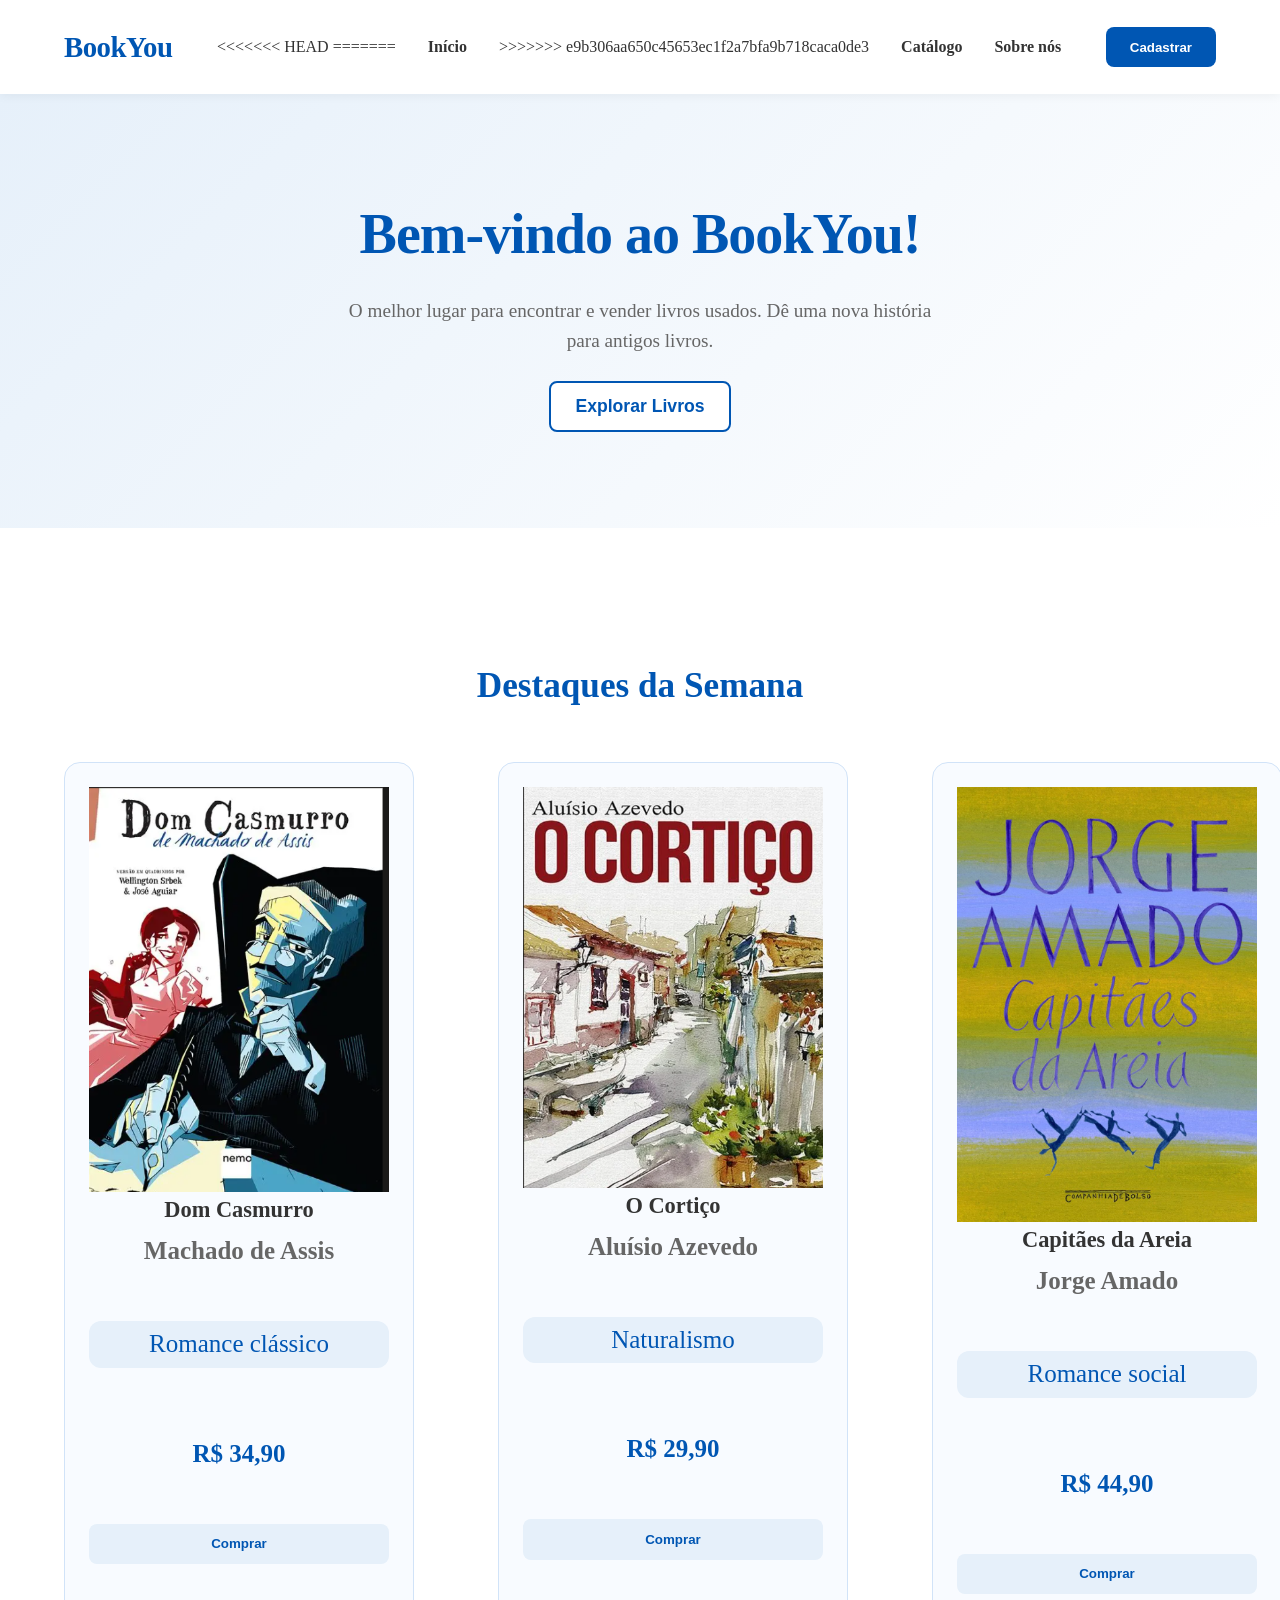
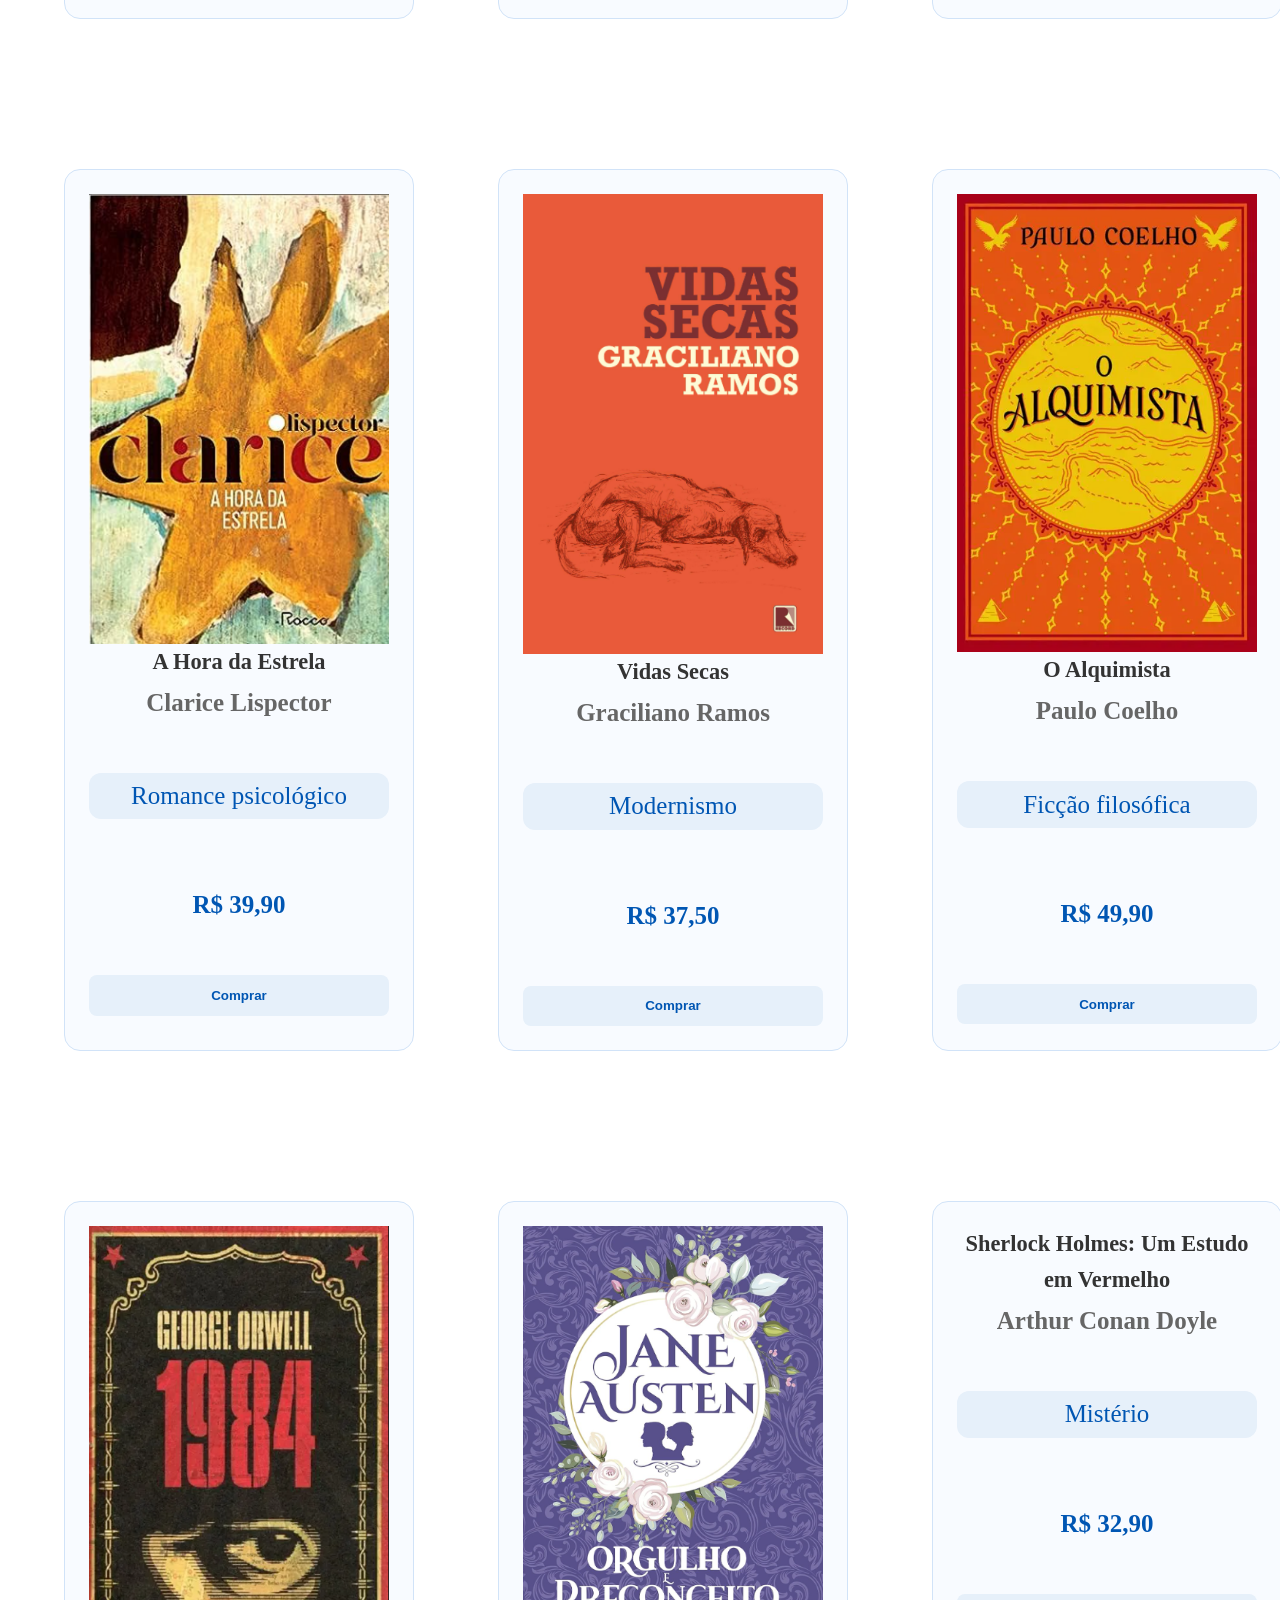
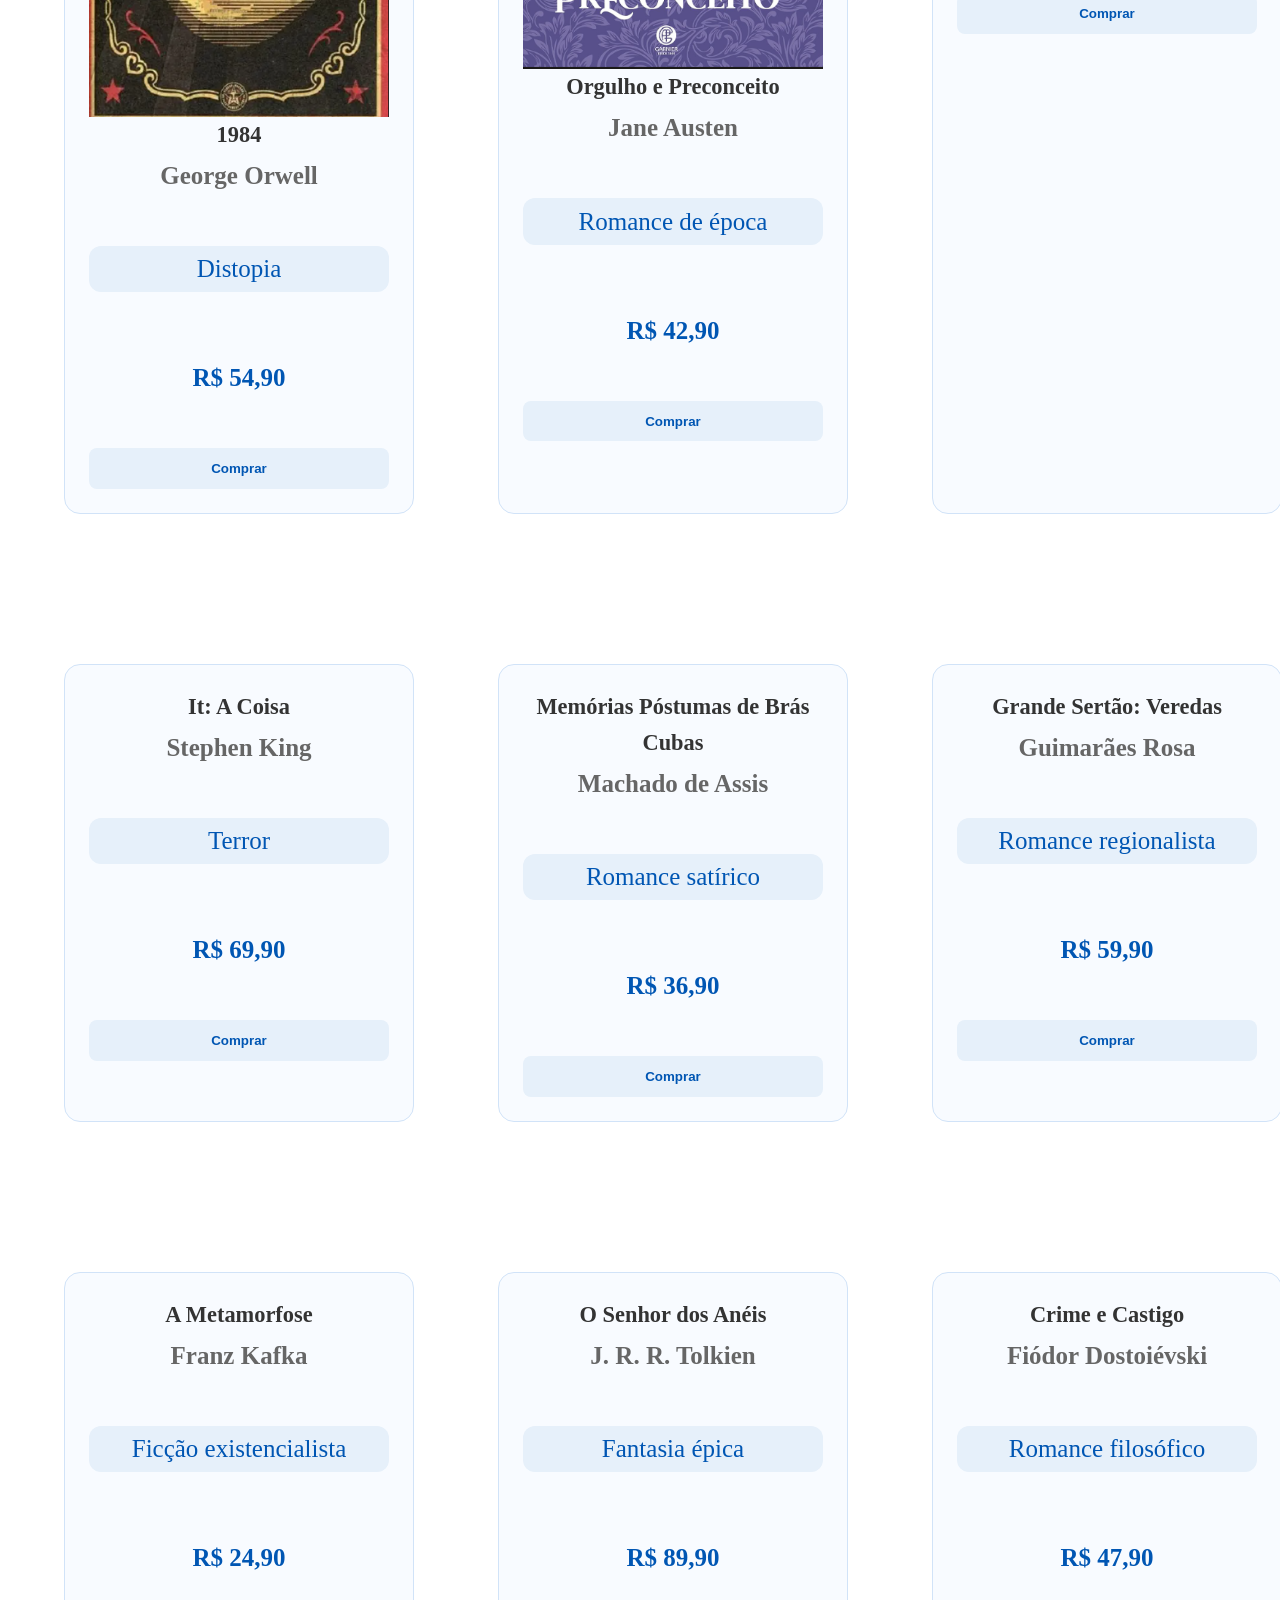
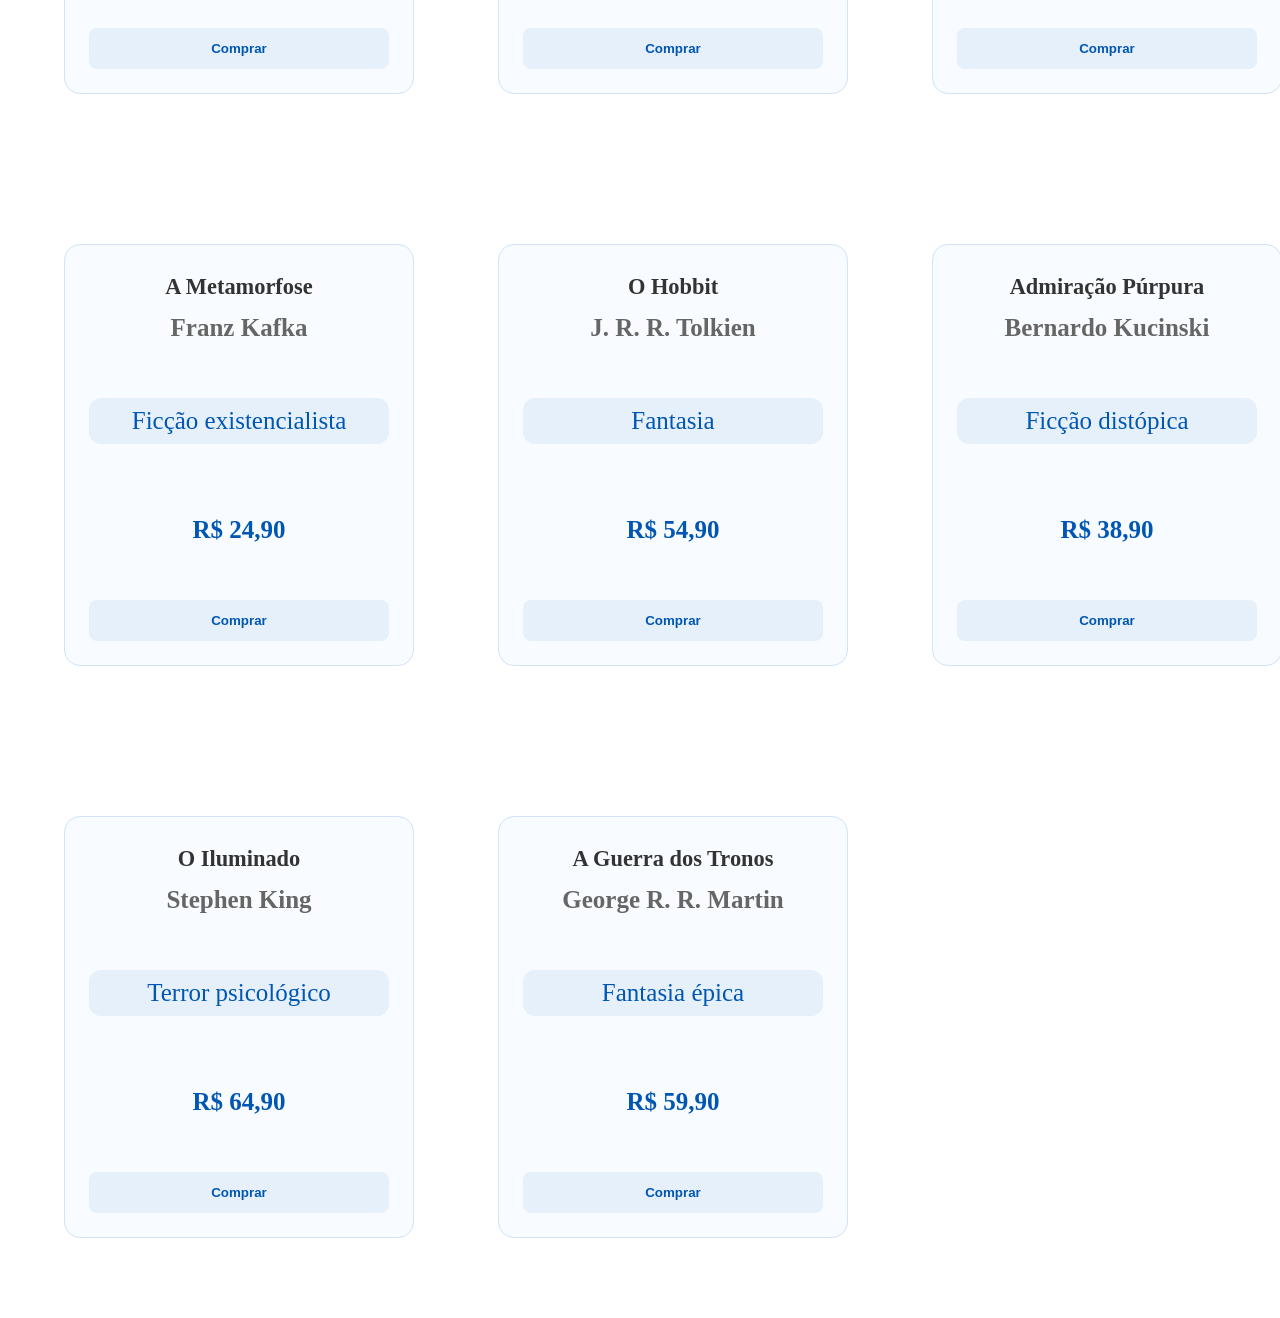
==== commit 40815f74: "fazendo merge catalogo-main" ====
--- a/index.html
+++ b/index.html
@@ -13,6 +13,10 @@
         <div class="logo">BookYou</div>
         <nav>
             <ul>
+<<<<<<< HEAD
+=======
+                <li><a href="index.html">Início</a></li>
+>>>>>>> e9b306aa650c45653ec1f2a7bfa9b718caca0de3
                 <li><a href="catalogo.html">Catálogo</a></li>
                 <li><a href="sobre.html">Sobre nós</a></li>
             </ul>
--- a/style.css
+++ b/style.css
@@ -131,7 +131,8 @@
     color: var(--primary-color);
     margin-bottom: 3rem;
 }
-.apresentacao p{
+
+.apresentacao p {
     text-align: center;
     font-size: 25px;
     margin-bottom: 50px;
@@ -141,7 +142,7 @@
     display: grid;
     grid-template-columns: repeat(auto-fit, minmax(280px, 1fr));
     gap: 2.5rem;
-    gap: 150px; 
+    gap: 150px;
 }
 
 /* Cards */
@@ -154,8 +155,8 @@
     transition: transform 0.3s ease, box-shadow 0.3s ease;
     display: flex;
     flex-direction: column;
-    width: 350px; 
-    
+    width: 350px;
+
 }
 
 .card:hover {
@@ -225,7 +226,8 @@
     justify-content: center;
     margin: 40px auto;
     width: 100%;
-    max-width: 600px; /* Limita a largura para ficar elegante */
+    max-width: 600px;
+    /* Limita a largura para ficar elegante */
     padding: 0 20px;
 }
 
@@ -234,9 +236,11 @@
     padding: 15px 20px;
     font-size: 16px;
     border: 1px solid rgba(0, 0, 0, 0.08);
-    border-radius: 30px; /* Deixa as bordas bem arredondadas */
+    border-radius: 30px;
+    /* Deixa as bordas bem arredondadas */
     background-color: #ffffff;
-    box-shadow: 0px 4px 20px rgba(0, 0, 0, 0.05); /* Sombra de relevo sutil */
+    box-shadow: 0px 4px 20px rgba(0, 0, 0, 0.05);
+    /* Sombra de relevo sutil */
     outline: none;
     transition: all 0.3s ease;
 }
@@ -253,6 +257,7 @@
     font-size: 25px;
     flex-direction: column;
 }
+<<<<<<< HEAD
 .sobre p{
     border: 1px solid var(--border-color);
     border-radius: 16px;
@@ -267,4 +272,56 @@
 img{
     height: 445;
     width: 601;
+=======
+
+/*Sobre nós*/
+.sobre-content {
+    max-width: 900px;
+    margin: 0 auto;
+    padding: 4rem 5%;
+}
+
+.sobre-content h2 {
+    color: var(--primary-color);
+    margin-bottom: 1.5rem;
+    font-size: 2rem;
+}
+
+.sobre-content p {
+    margin-bottom: 1.5rem;
+    font-size: 1.1rem;
+    color: var(--text-muted);
+    line-height: 1.8;
+}
+
+.missao-visao {
+    display: flex;
+    flex-wrap: wrap;
+    gap: 2rem;
+    margin-top: 3rem;
+}
+
+.missao,
+.visao {
+    flex: 1;
+    min-width: 300px;
+    background-color: var(--card-bg);
+    padding: 2.5rem;
+    border-radius: 12px;
+    border: 1px solid var(--border-color);
+    box-shadow: 0 4px 15px rgba(0, 0, 0, 0.03);
+    transition: transform 0.3s ease;
+}
+
+.missao:hover,
+.visao:hover {
+    transform: translateY(-5px);
+}
+
+.missao h3,
+.visao h3 {
+    color: var(--primary-color);
+    margin-bottom: 1rem;
+    font-size: 1.5rem;
+>>>>>>> e9b306aa650c45653ec1f2a7bfa9b718caca0de3
 }
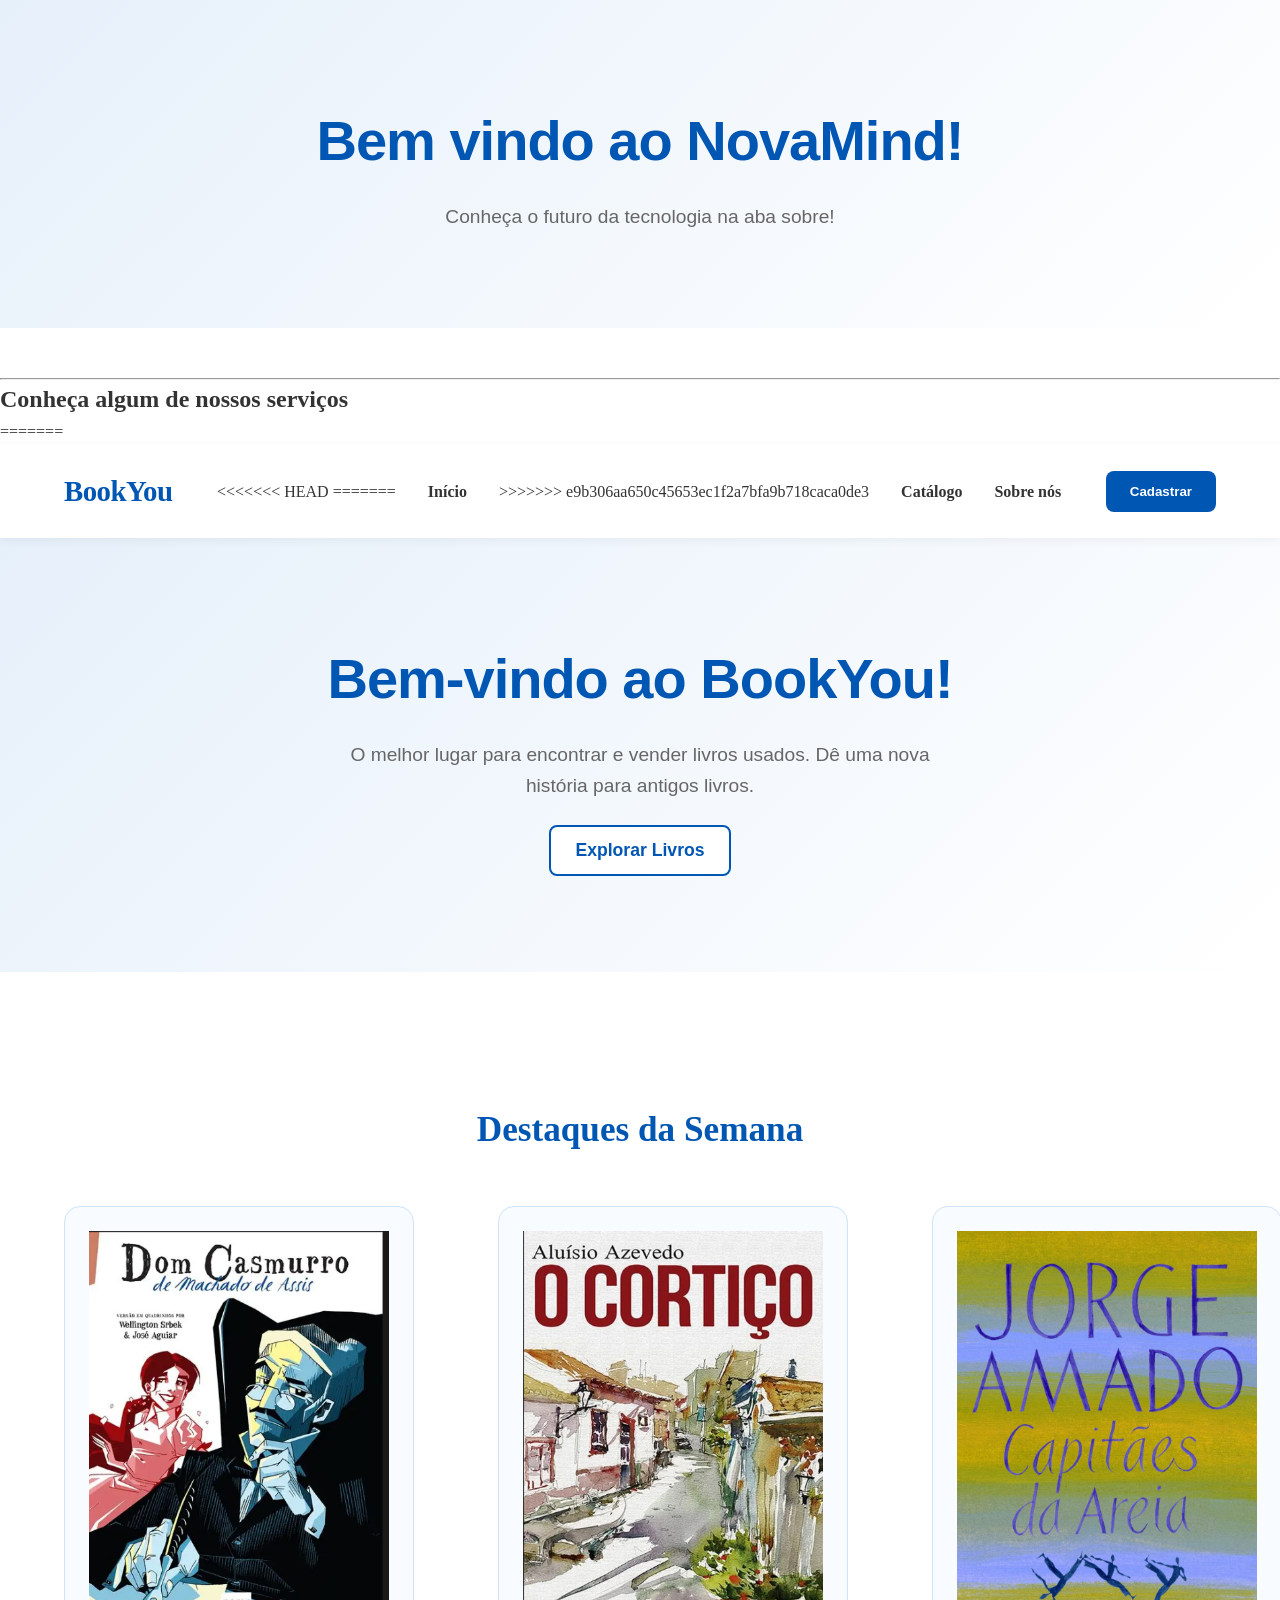
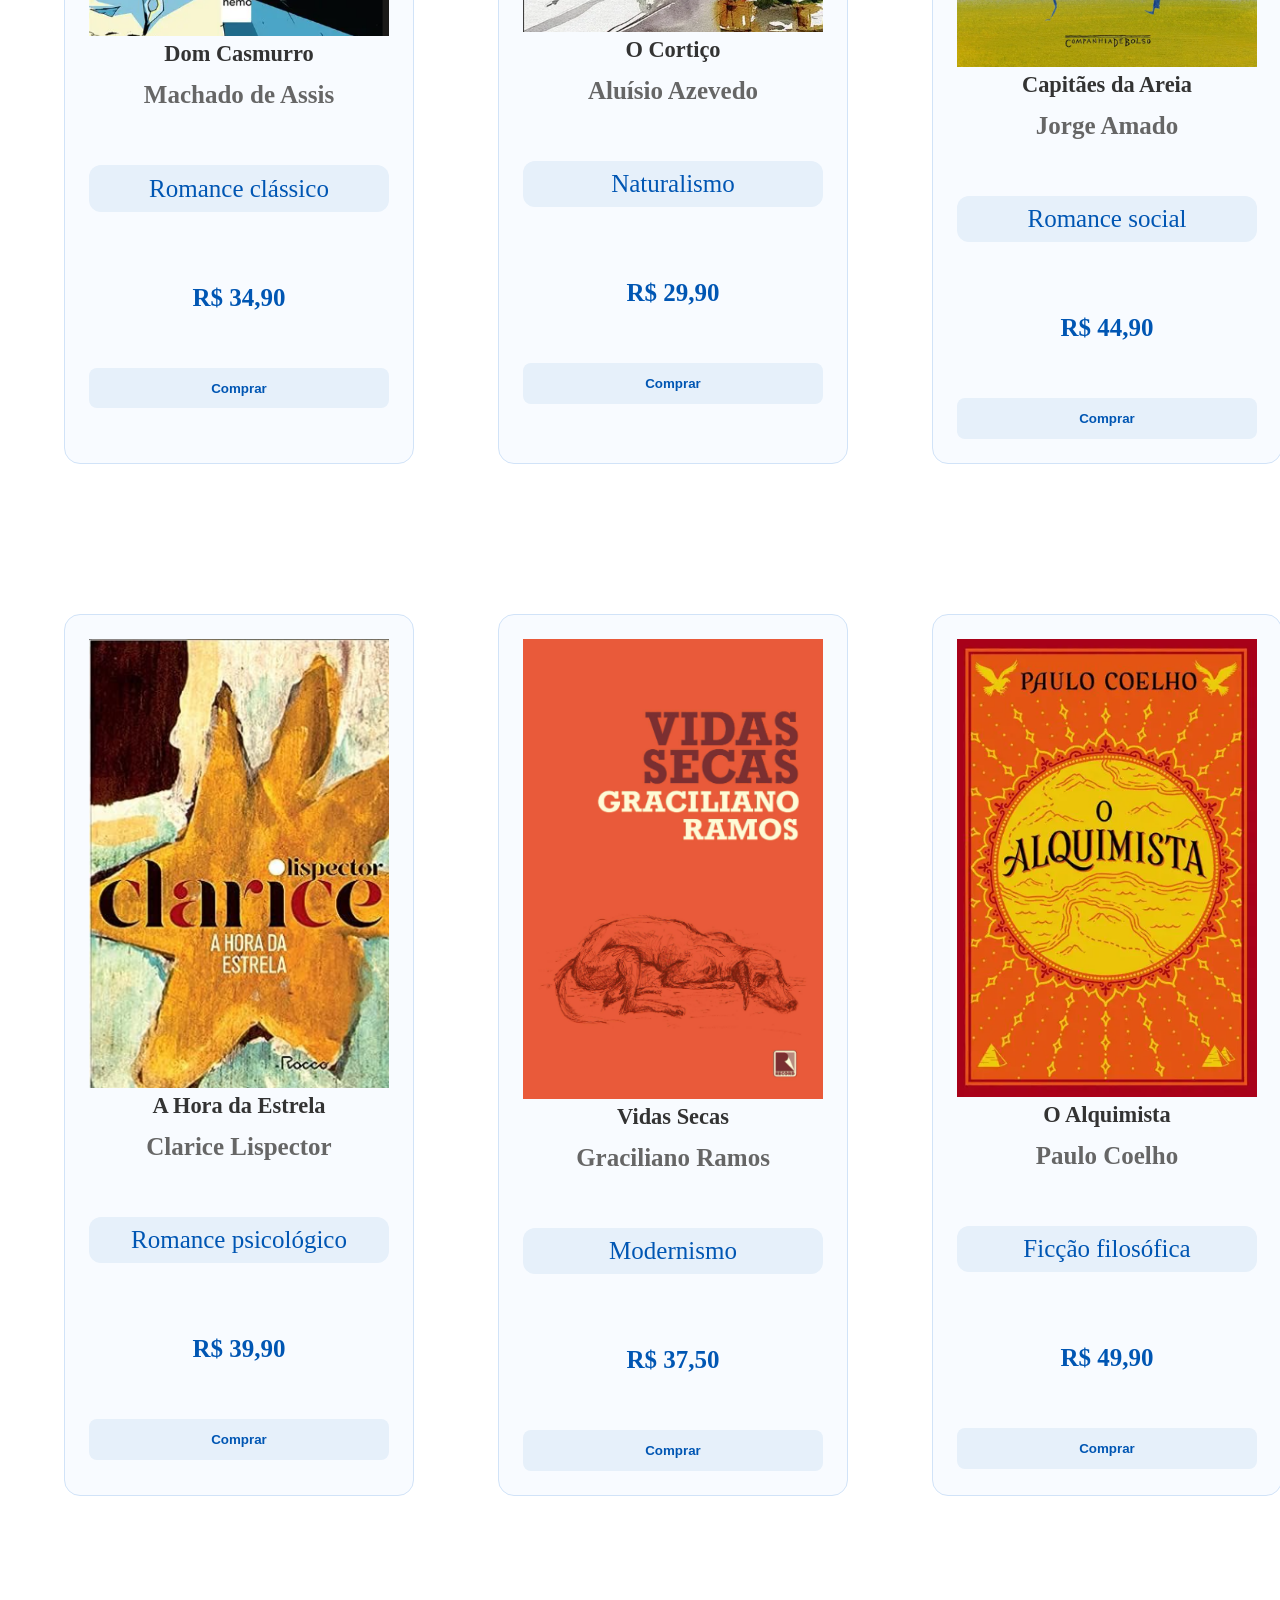
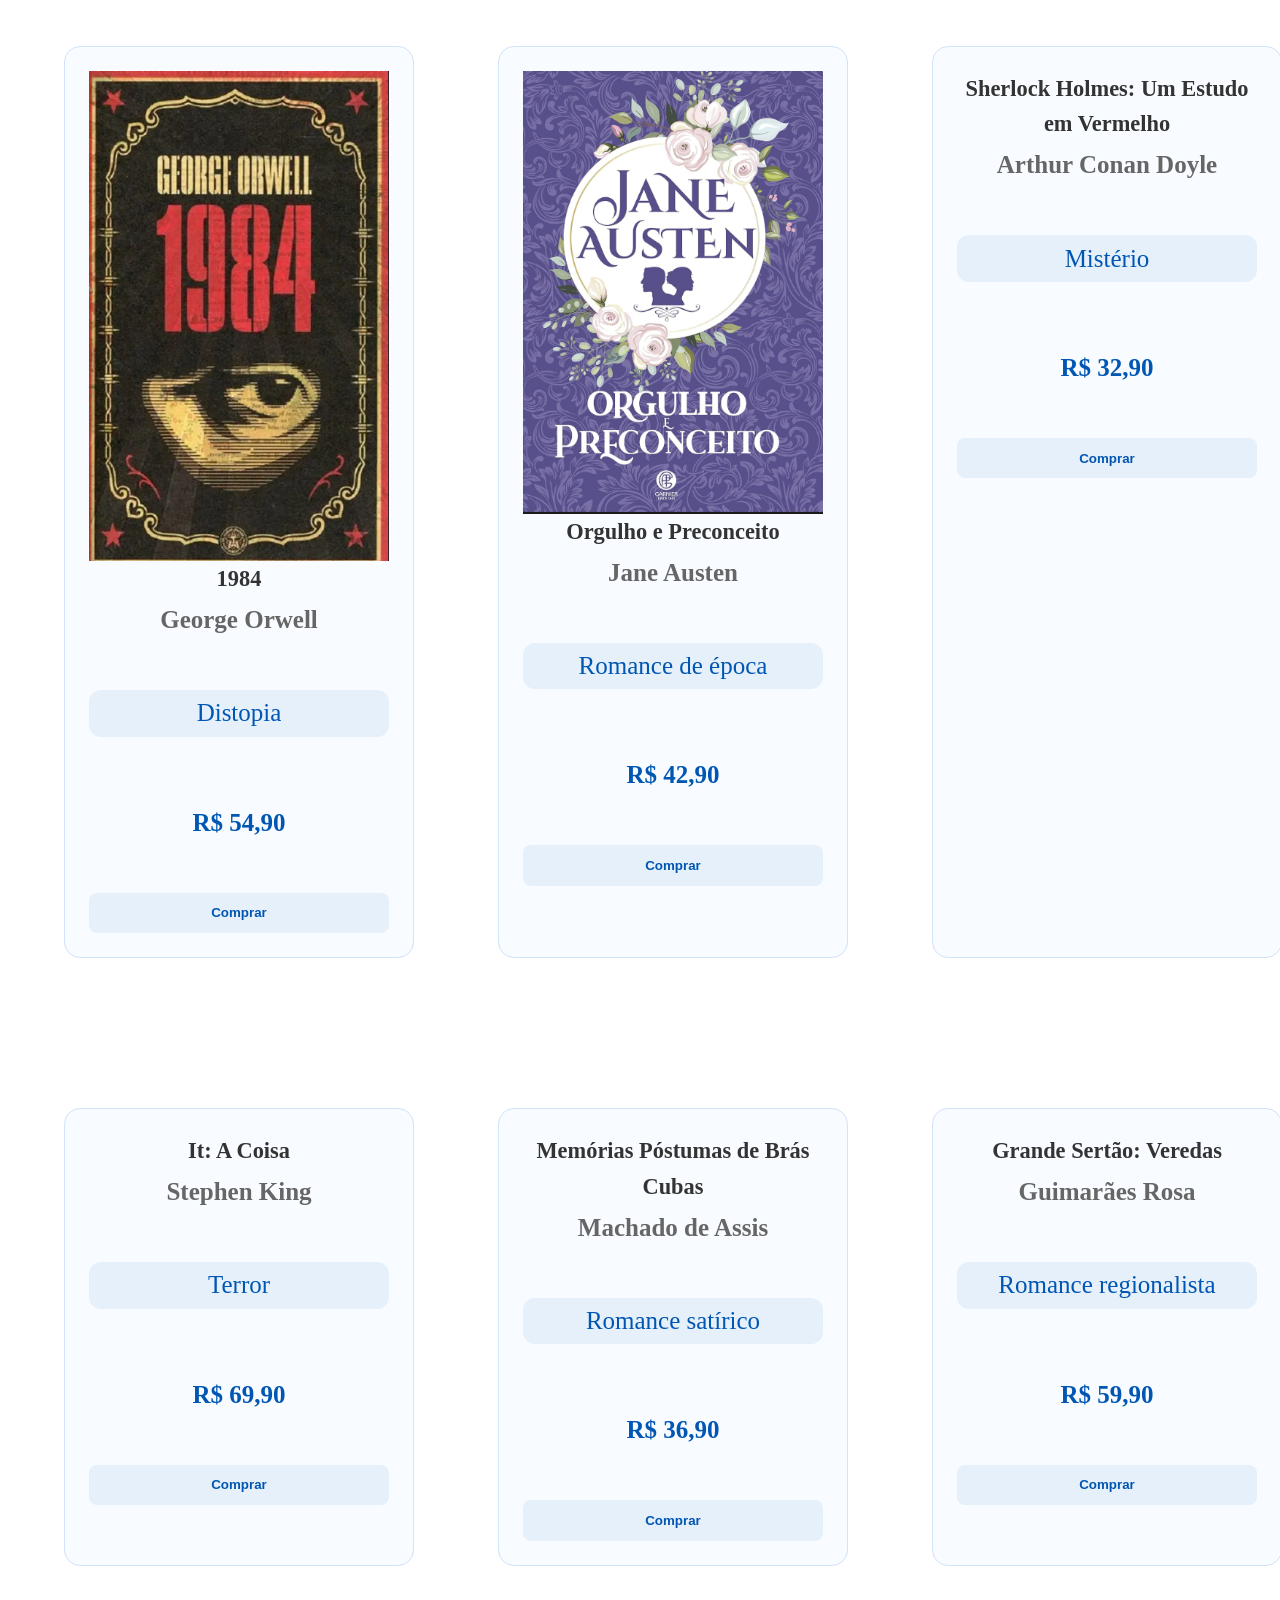
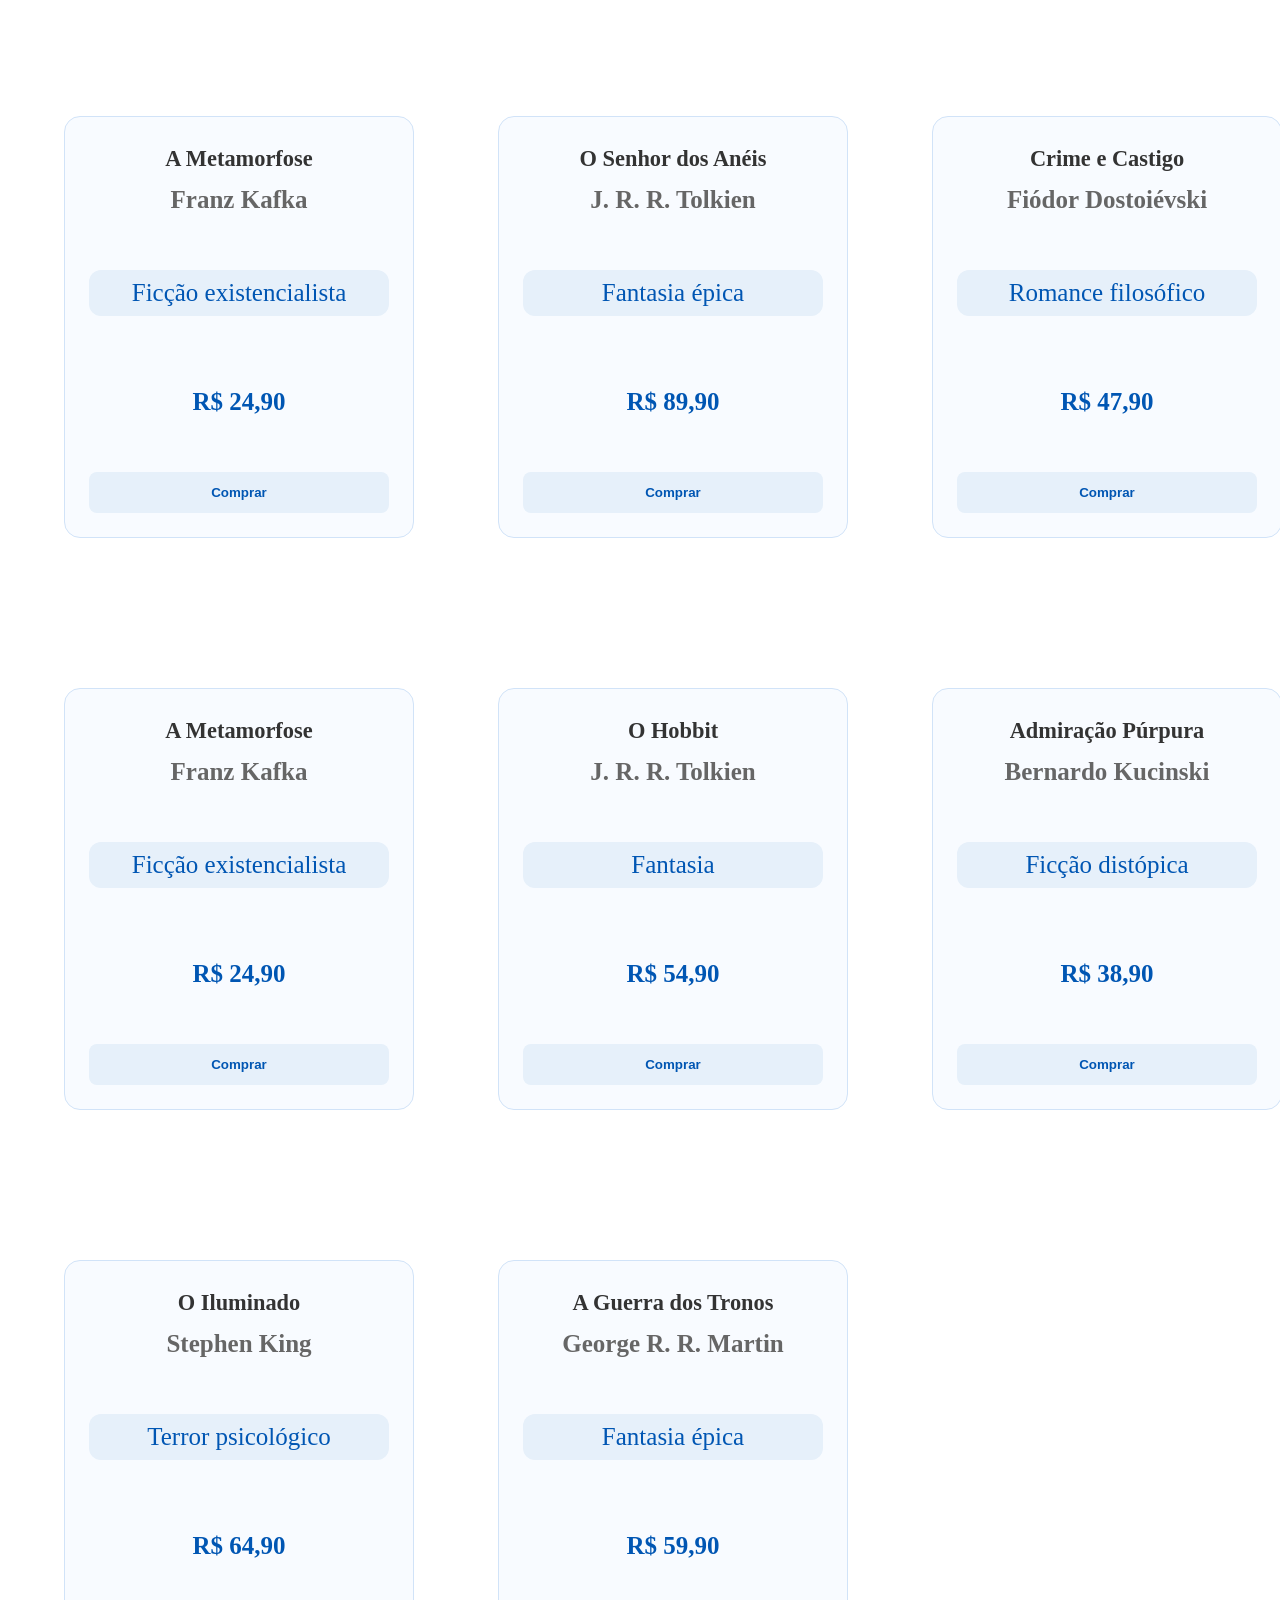
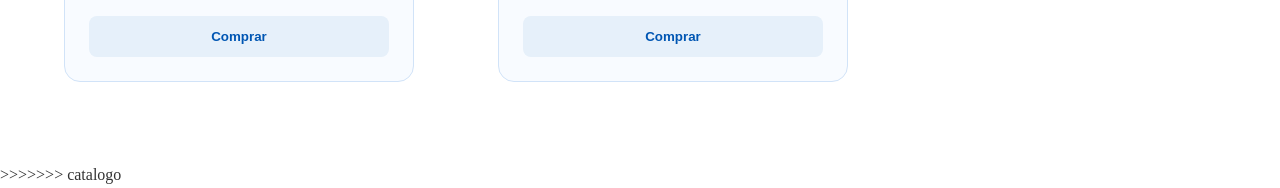
==== commit 9ed9c18d: "erros arrumados e merge feito" ====
--- a/index.html
+++ b/index.html
@@ -1,3 +1,30 @@
+<!DOCTYPE html>
+<html lang="pt-br">
+<head>
+    <meta charset="UTF-8">
+    <meta name="viewport" content="width=device-width, initial-scale=1.0">
+    <title>YouBook - Livraria Online</title>
+    <link rel="stylesheet" href="style.css">
+</head>
+<body>
+    
+    <section class="inicio">
+        <h1>Bem vindo ao NovaMind!</h1>
+        <p>Conheça o futuro da tecnologia na aba sobre!</p>
+    </section>
+    <hr>
+
+    <section class="apresentaçao">
+        <h2>Conheça algum de nossos serviços</h2>
+        <div class="serviços">
+            
+        </div>
+
+    </section>
+
+</body>
+</html>
+=======
 <!DOCTYPE html>
 <html lang="pt-br">
 
@@ -199,4 +226,5 @@
     </main>
 </body>
 
-</html>+</html>
+>>>>>>> catalogo
--- a/style.css
+++ b/style.css
@@ -1,3 +1,11 @@
+.inicio{
+    display: flex;
+    justify-content: center;
+    align-items: center;
+    flex-direction: column;
+    font-family: 'Lucida Sans', 'Lucida Sans Regular', 'Lucida Grande', 'Lucida Sans Unicode', Geneva, Verdana, sans-serif;
+   
+}
 :root {
     --primary-color: #0056b3;
     --primary-light: #e6f0fa;
@@ -257,7 +265,6 @@
     font-size: 25px;
     flex-direction: column;
 }
-<<<<<<< HEAD
 .sobre p{
     border: 1px solid var(--border-color);
     border-radius: 16px;
@@ -272,7 +279,7 @@
 img{
     height: 445;
     width: 601;
-=======
+}
 
 /*Sobre nós*/
 .sobre-content {
@@ -323,5 +330,5 @@
     color: var(--primary-color);
     margin-bottom: 1rem;
     font-size: 1.5rem;
->>>>>>> e9b306aa650c45653ec1f2a7bfa9b718caca0de3
-}+}
+
--- a/style.css
+++ b/style.css
@@ -1,3 +1,11 @@
+.inicio{
+    display: flex;
+    justify-content: center;
+    align-items: center;
+    flex-direction: column;
+    font-family: 'Lucida Sans', 'Lucida Sans Regular', 'Lucida Grande', 'Lucida Sans Unicode', Geneva, Verdana, sans-serif;
+   
+}
 :root {
     --primary-color: #0056b3;
     --primary-light: #e6f0fa;
@@ -257,7 +265,6 @@
     font-size: 25px;
     flex-direction: column;
 }
-<<<<<<< HEAD
 .sobre p{
     border: 1px solid var(--border-color);
     border-radius: 16px;
@@ -272,7 +279,7 @@
 img{
     height: 445;
     width: 601;
-=======
+}
 
 /*Sobre nós*/
 .sobre-content {
@@ -323,5 +330,5 @@
     color: var(--primary-color);
     margin-bottom: 1rem;
     font-size: 1.5rem;
->>>>>>> e9b306aa650c45653ec1f2a7bfa9b718caca0de3
-}+}
+
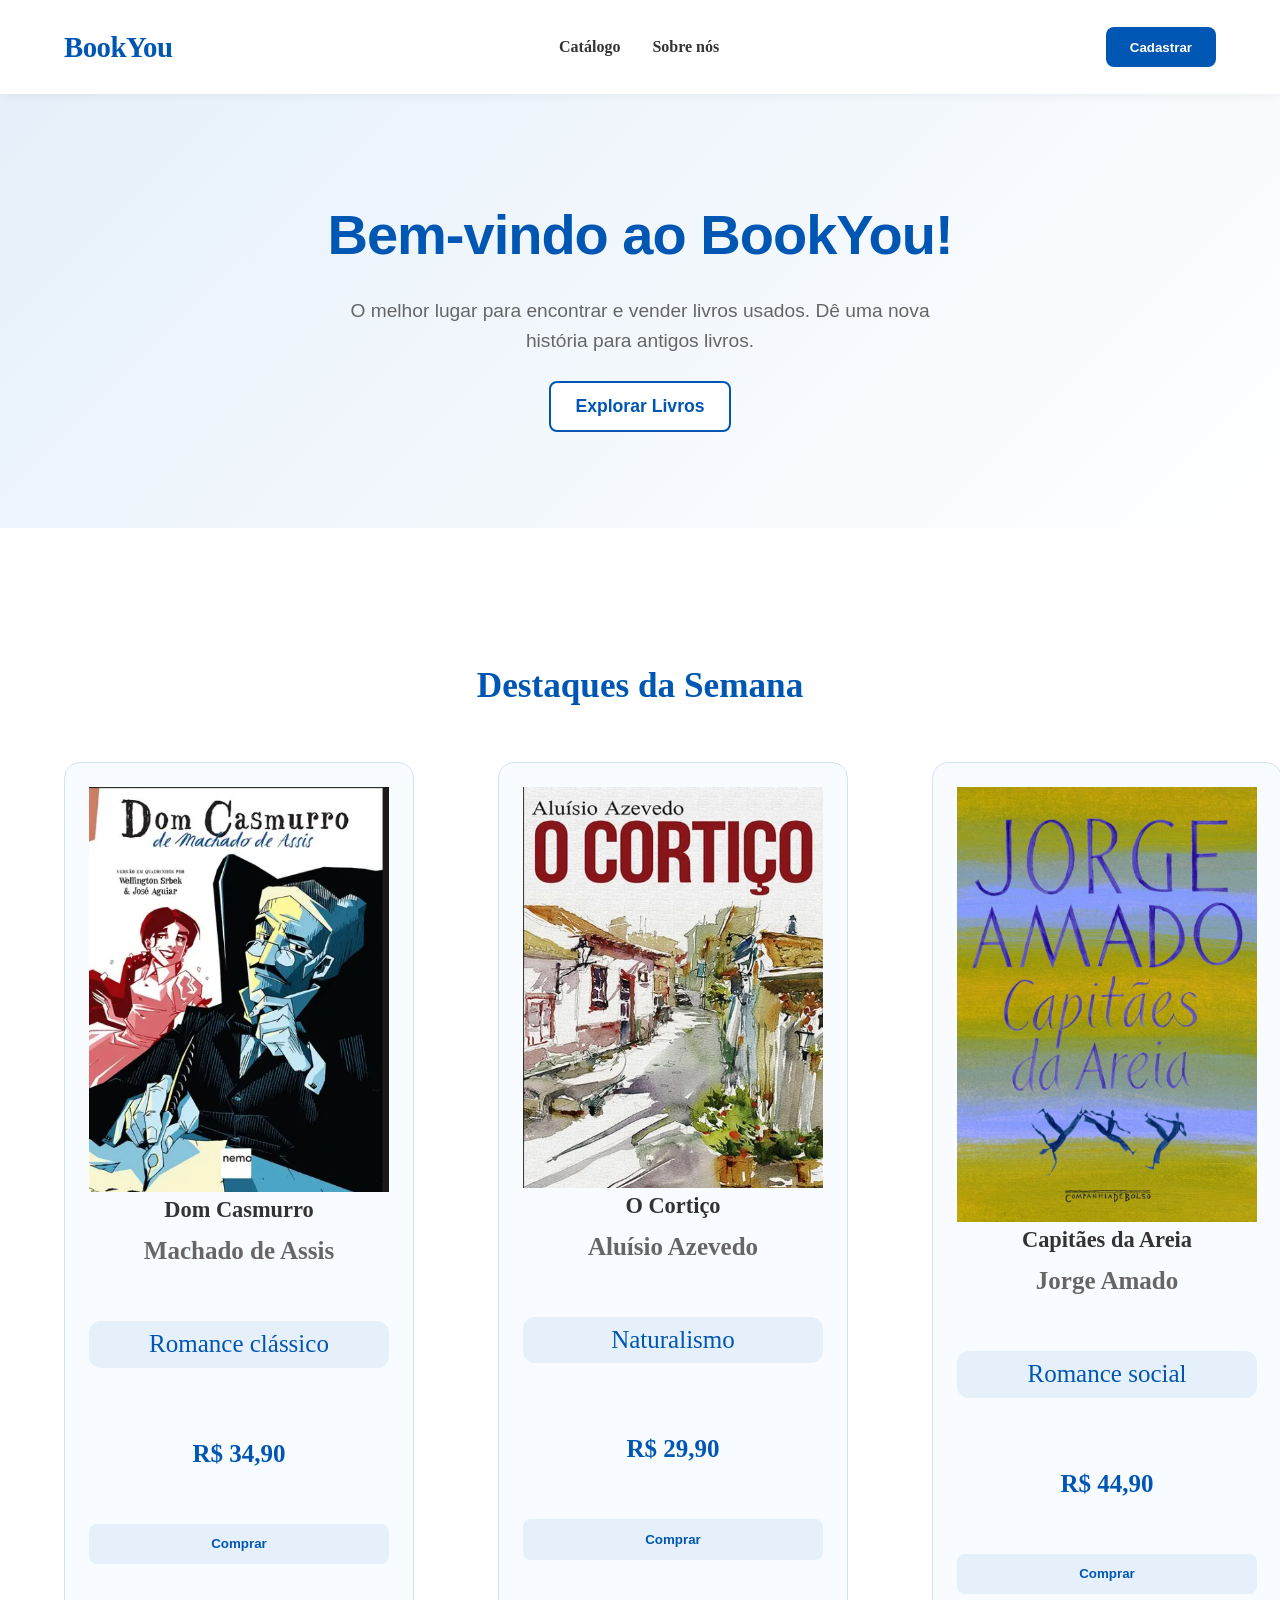
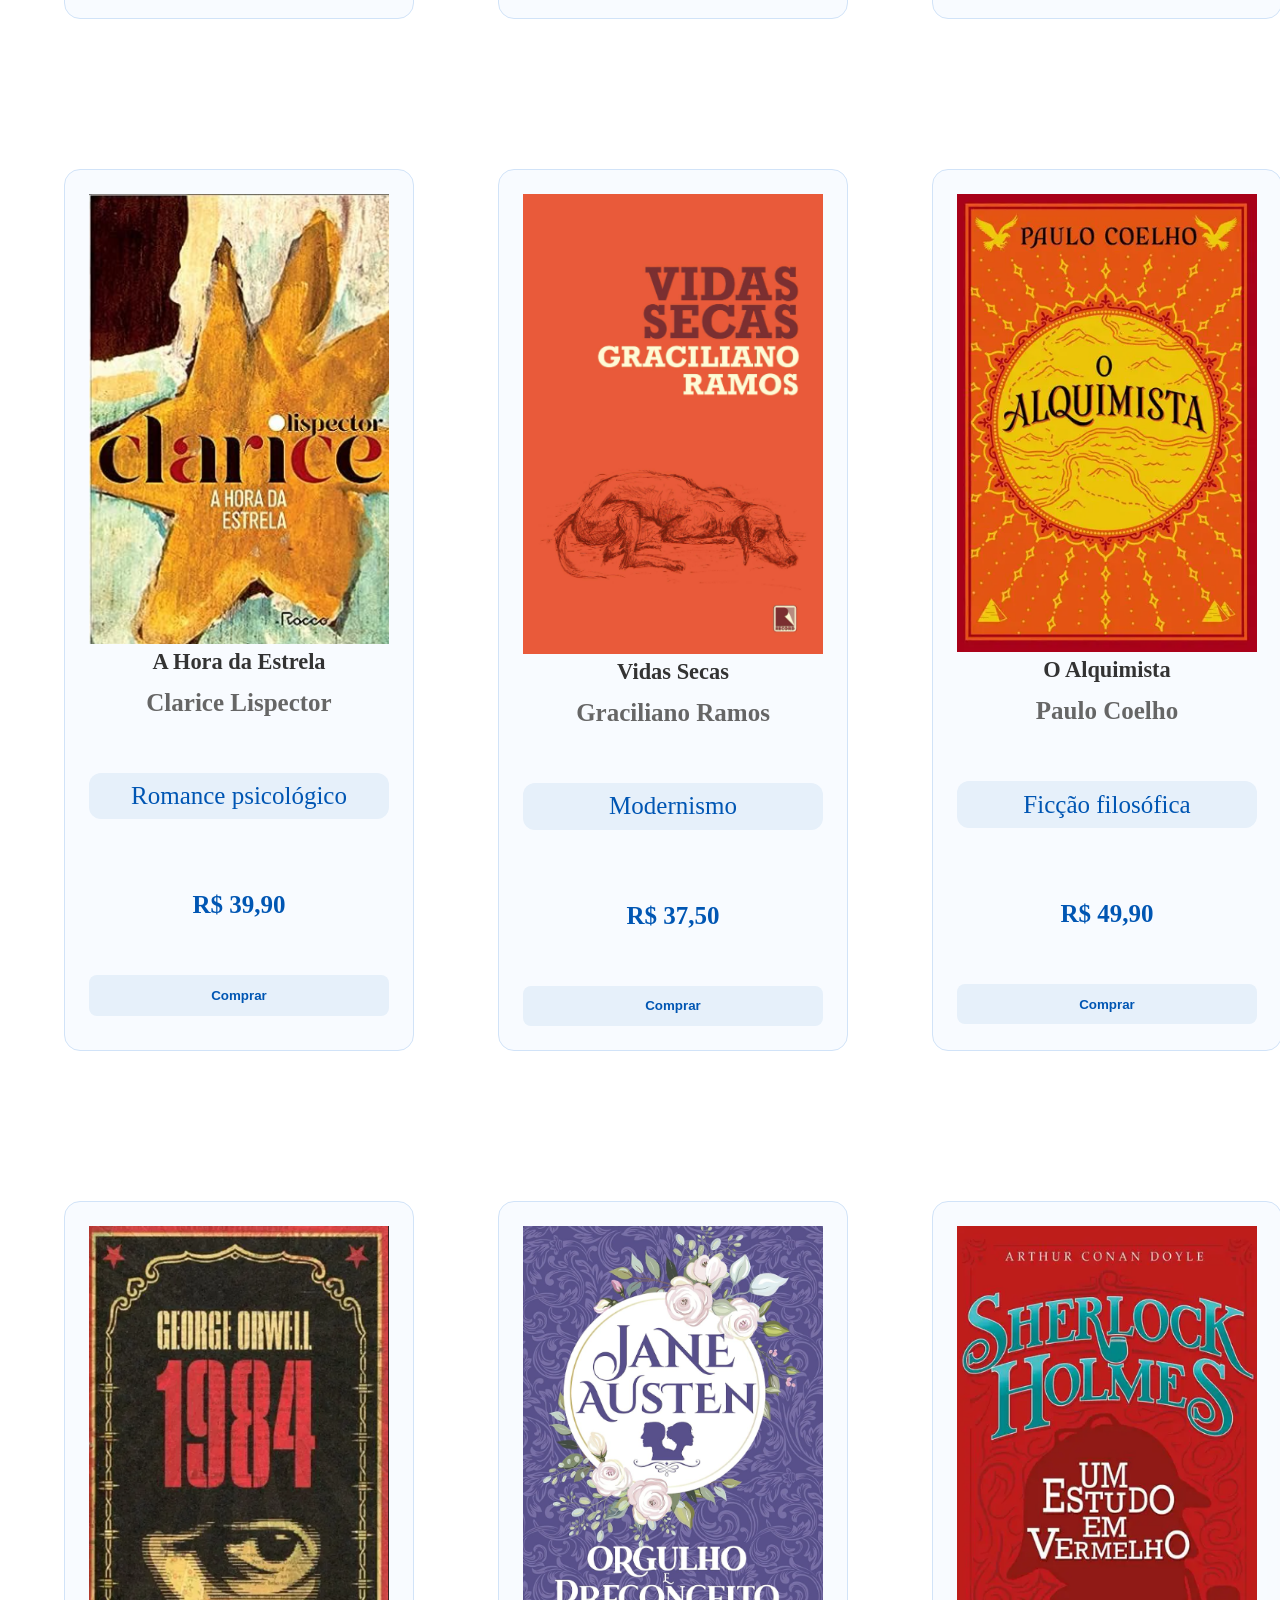
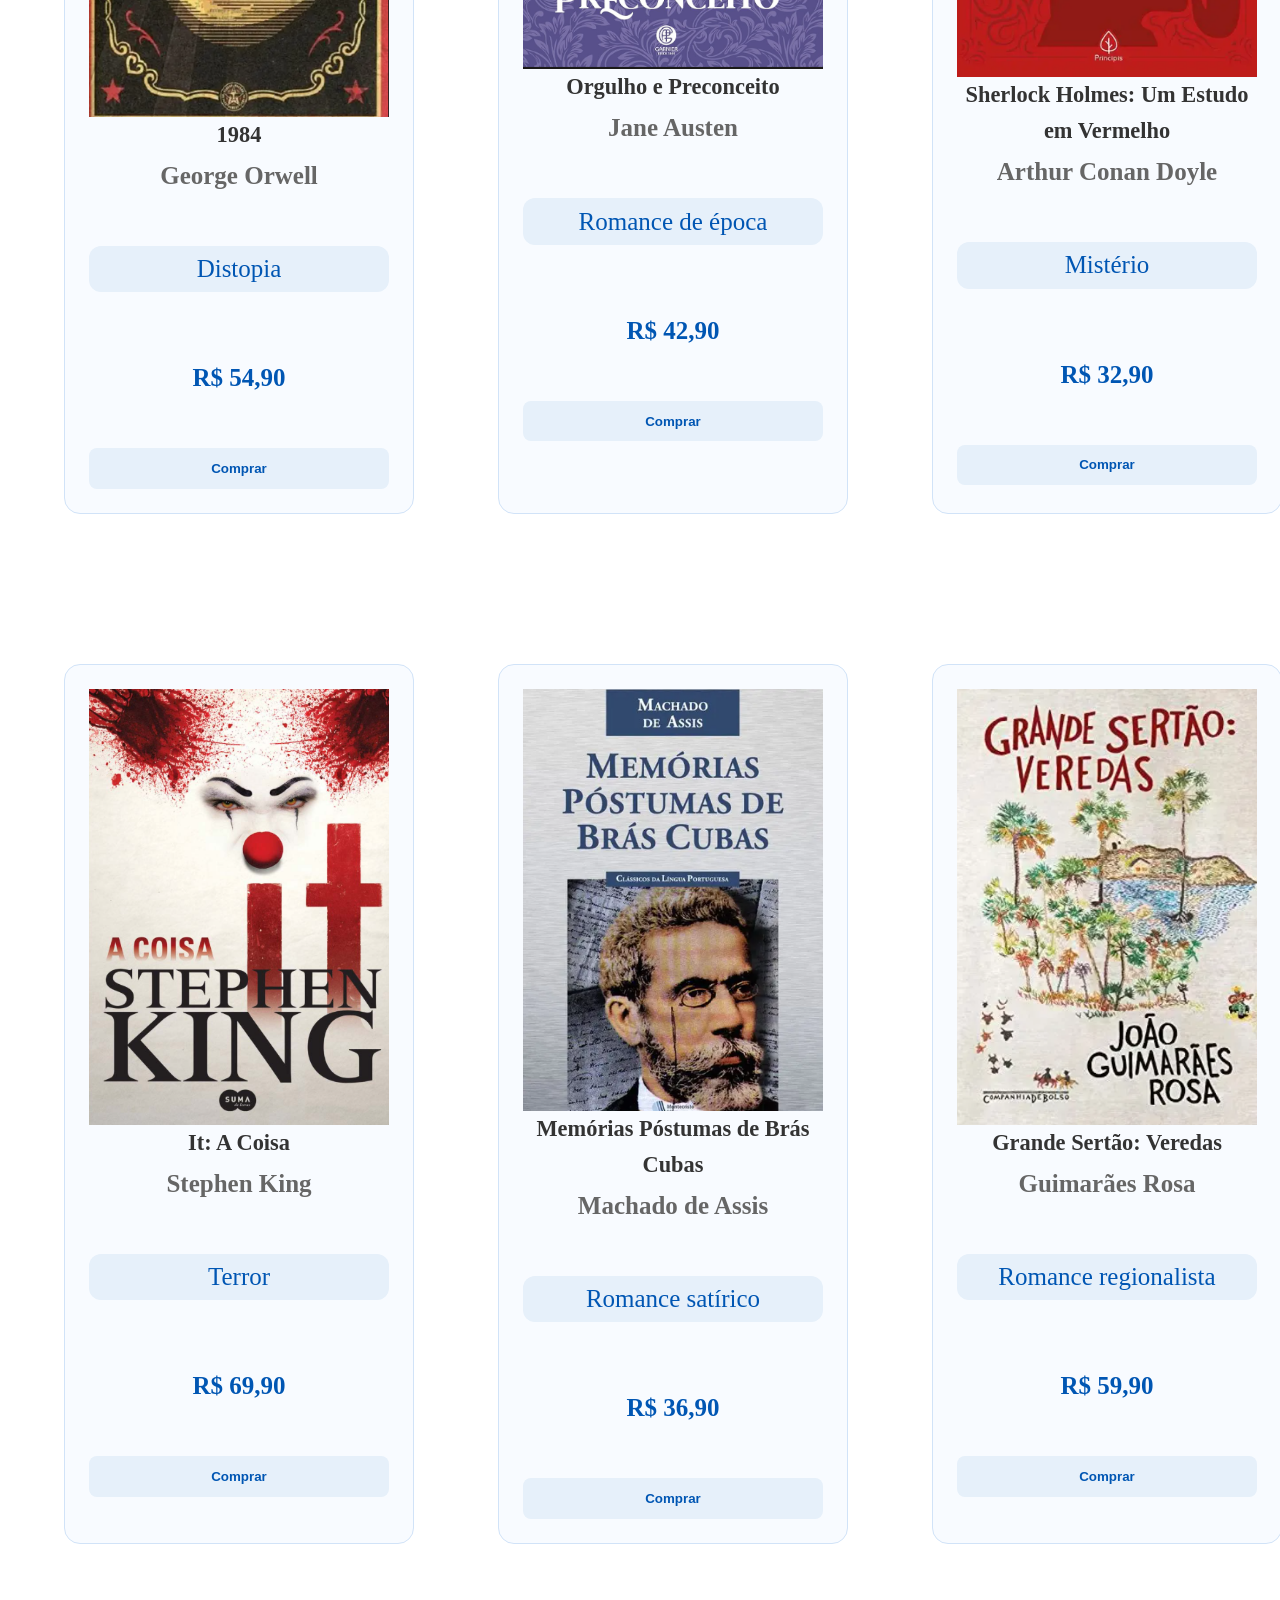
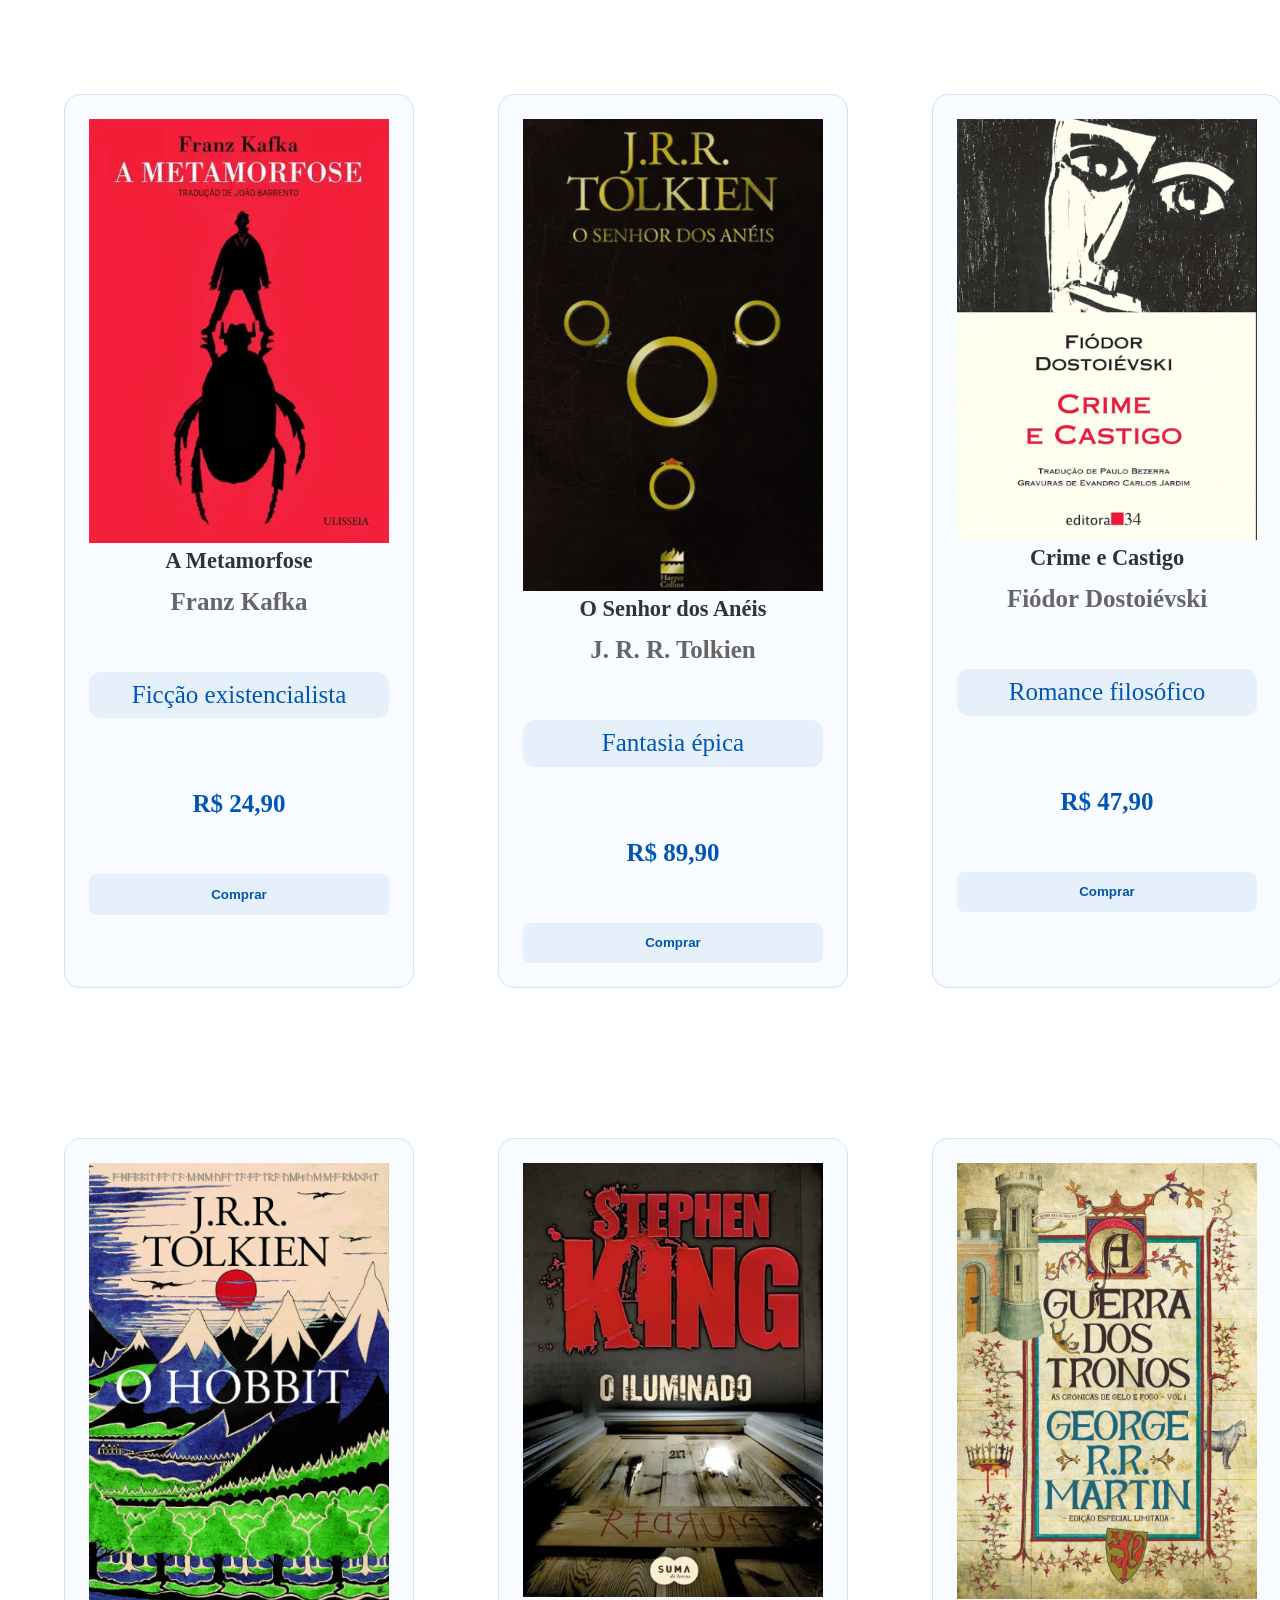
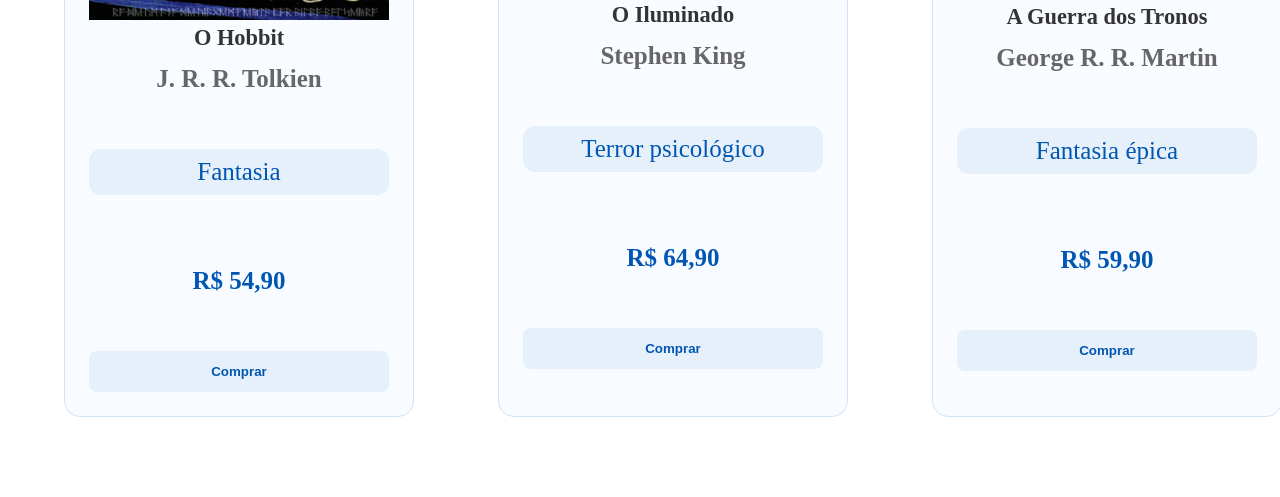
==== commit 7cb61772: "site teóricamente pronto com comentários" ====
--- a/index.html
+++ b/index.html
@@ -1,33 +1,5 @@
 <!DOCTYPE html>
 <html lang="pt-br">
-<head>
-    <meta charset="UTF-8">
-    <meta name="viewport" content="width=device-width, initial-scale=1.0">
-    <title>YouBook - Livraria Online</title>
-    <link rel="stylesheet" href="style.css">
-</head>
-<body>
-    
-    <section class="inicio">
-        <h1>Bem vindo ao NovaMind!</h1>
-        <p>Conheça o futuro da tecnologia na aba sobre!</p>
-    </section>
-    <hr>
-
-    <section class="apresentaçao">
-        <h2>Conheça algum de nossos serviços</h2>
-        <div class="serviços">
-            
-        </div>
-
-    </section>
-
-</body>
-</html>
-=======
-<!DOCTYPE html>
-<html lang="pt-br">
-
 <head>
     <meta charset="UTF-8">
     <meta name="viewport" content="width=device-width, initial-scale=1.0">
@@ -40,15 +12,12 @@
         <div class="logo">BookYou</div>
         <nav>
             <ul>
-<<<<<<< HEAD
-=======
-                <li><a href="index.html">Início</a></li>
->>>>>>> e9b306aa650c45653ec1f2a7bfa9b718caca0de3
                 <li><a href="catalogo.html">Catálogo</a></li>
                 <li><a href="sobre.html">Sobre nós</a></li>
             </ul>
         </nav>
-        <button class="btn-primary">Cadastrar</button>
+        <button class="btn-primary" id="btn-abrir-cadastro">Cadastrar</button>
+        
     </header>
 
     <main>
@@ -126,7 +95,7 @@
                     <button class="btn-card">Comprar</button>
                 </div>
                 <div class="card">
-                    <img src="" alt="">
+                    <img src="images/umestudo.png" alt="">
                     <h3>Sherlock Holmes: Um Estudo em Vermelho</h3>
                     <p class="author">Arthur Conan Doyle</p>
                     <p class="genre">Mistério</p>
@@ -134,7 +103,7 @@
                     <button class="btn-card">Comprar</button>
                 </div>
                 <div class="card">
-                    <img src="" alt="">
+                    <img src="images/it.png" alt="">
                     <h3>It: A Coisa</h3>
                     <p class="author">Stephen King</p>
                     <p class="genre">Terror</p>
@@ -142,7 +111,7 @@
                     <button class="btn-card">Comprar</button>
                 </div>
                 <div class="card">
-                    <img src="" alt="">
+                    <img src="images/memorias.png" alt="">
                     <h3>Memórias Póstumas de Brás Cubas</h3>
                     <p class="author">Machado de Assis</p>
                     <p class="genre">Romance satírico</p>
@@ -150,7 +119,7 @@
                     <button class="btn-card">Comprar</button>
                 </div>
                 <div class="card">
-                    <img src="" alt="">
+                    <img src="images/grande.png" alt="">
                     <h3>Grande Sertão: Veredas</h3>
                     <p class="author">Guimarães Rosa</p>
                     <p class="genre">Romance regionalista</p>
@@ -158,7 +127,7 @@
                     <button class="btn-card">Comprar</button>
                 </div>
                 <div class="card">
-                    <img src="" alt="">
+                    <img src="images/metamorfose.png" alt="">
                     <h3>A Metamorfose</h3>
                     <p class="author">Franz Kafka</p>
                     <p class="genre">Ficção existencialista</p>
@@ -166,7 +135,7 @@
                     <button class="btn-card">Comprar</button>
                 </div>
                 <div class="card">
-                    <img src="" alt="">
+                    <img src="images/osenhor.png" alt="">
                     <h3>O Senhor dos Anéis</h3>
                     <p class="author">J. R. R. Tolkien</p>
                     <p class="genre">Fantasia épica</p>
@@ -174,7 +143,7 @@
                     <button class="btn-card">Comprar</button>
                 </div>
                 <div class="card">
-                    <img src="" alt="">
+                    <img src="images/crime.png" alt="">
                     <h3>Crime e Castigo</h3>
                     <p class="author">Fiódor Dostoiévski</p>
                     <p class="genre">Romance filosófico</p>
@@ -182,15 +151,7 @@
                     <button class="btn-card">Comprar</button>
                 </div>
                 <div class="card">
-                    <img src="" alt="">
-                    <h3>A Metamorfose</h3>
-                    <p class="author">Franz Kafka</p>
-                    <p class="genre">Ficção existencialista</p>
-                    <p class="price">R$ 24,90</p>
-                    <button class="btn-card">Comprar</button>
-                </div>
-                <div class="card">
-                    <img src="" alt="">
+                    <img src="images/hobbit.png" alt="">
                     <h3>O Hobbit</h3>
                     <p class="author">J. R. R. Tolkien</p>
                     <p class="genre">Fantasia</p>
@@ -198,15 +159,7 @@
                     <button class="btn-card">Comprar</button>
                 </div>
                 <div class="card">
-                    <img src="" alt="">
-                    <h3>Admiração Púrpura</h3>
-                    <p class="author">Bernardo Kucinski</p>
-                    <p class="genre">Ficção distópica</p>
-                    <p class="price">R$ 38,90</p>
-                    <button class="btn-card">Comprar</button>
-                </div>
-                <div class="card">
-                    <img src="" alt="">
+                    <img src="images/iluminado.png" alt="">
                     <h3>O Iluminado</h3>
                     <p class="author">Stephen King</p>
                     <p class="genre">Terror psicológico</p>
@@ -214,7 +167,7 @@
                     <button class="btn-card">Comprar</button>
                 </div>
                 <div class="card">
-                    <img src="" alt="">
+                    <img src="images/aguerra.png" alt="">
                     <h3>A Guerra dos Tronos</h3>
                     <p class="author">George R. R. Martin</p>
                     <p class="genre">Fantasia épica</p>
@@ -224,7 +177,34 @@
             </div>
         </section>
     </main>
+        <!-- O Fundo escurecido da tela que cobre tudo -->
+    <div id="modal-cadastro" class="modal-overlay">
+        <!-- A caixa branca com os campos do formulário -->
+        <div class="modal-content">
+            <!-- O botão de fechar (X) no canto superior direito -->
+            <span id="btn-fechar-modal" class="modal-close">&times;</span>
+            
+            <h2>Se cadastre agora!</h2>
+            
+            <form id="form-cadastro">
+                <div class="form-group">
+                    <label for="cad-nome">Nome:</label>
+                    <!-- 📑 ID CORRIGIDO PARA "cad-nome" (Igual ao seu JS procura) -->
+                    <input type="text" id="cad-nome" required placeholder="Matheus, Yuri, Rafael, ...">
+                </div>
+                
+                <div class="form-group">
+                    <label for="cad-email">E-mail:</label>
+                    <!-- 📑 ID CORRIGIDO PARA "cad-email" E TYPE PARA "email" (Para validar o @ automaticamente) -->
+                    <input type="email" id="cad-email" required placeholder="fulano@gmail.com">
+                </div>
+            
+                <button type="submit" class="btn-cadastrar-submit">Cadastrar!</button>
+            </form>
+
+        </div>
+    </div>
+    <script src="script.js"></script>
 </body>
 
 </html>
->>>>>>> catalogo
--- a/style.css
+++ b/style.css
@@ -332,3 +332,79 @@
     font-size: 1.5rem;
 }
 
+/* O fundo escurecido da tela que cobre tudo */
+.modal-overlay {
+    display: none; /* 👈 ISSO ESCONDE O FORMULÁRIO POR PADRÃO */
+    position: fixed;
+    top: 0;
+    left: 0;
+    width: 100%;
+    height: 100%;
+    background-color: rgba(0, 0, 0, 0.5); /* Fundo semi-transparente */
+    z-index: 1000; /* Garante que fica por cima do banner e da logo */
+    justify-content: center;
+    align-items: center;
+}
+
+/* A caixa branca com os campos do formulário */
+.modal-content {
+    background-color: #ffffff;
+    padding: 30px;
+    border-radius: 12px;
+    width: 90%;
+    max-width: 450px;
+    position: relative;
+    box-shadow: 0px 10px 30px rgba(0, 0, 0, 0.15); /* Aquela sombra de relevo */
+}
+
+/* O botão de fechar (X) no canto superior direito */
+.modal-close {
+    position: absolute;
+    top: 15px;
+    right: 20px;
+    font-size: 28px;
+    font-weight: bold;
+    color: #aaa;
+    cursor: pointer;
+}
+.modal-close:hover {
+    color: #333;
+}
+
+/* Organização dos campos do formulário para não quebrar */
+.form-group {
+    margin-bottom: 15px;
+    display: flex;
+    flex-direction: column;
+    text-align: left; /* Garante que os textos fiquem alinhados na esquerda */
+}
+
+.form-group label {
+    margin-bottom: 5px;
+    font-weight: 500;
+    font-size: 14px;
+    color: #333;
+}
+
+.form-group input {
+    padding: 10px 15px;
+    font-size: 15px;
+    border: 1px solid rgba(0, 0, 0, 0.15);
+    border-radius: 6px;
+    outline: none;
+}
+
+/* Botão de Enviar dentro do formulário */
+.btn-cadastrar-submit {
+    width: 100%;
+    padding: 12px;
+    background-color: #0056b3;
+    color: white;
+    border: none;
+    border-radius: 6px;
+    font-size: 16px;
+    font-weight: bold;
+    cursor: pointer;
+    margin-top: 10px;
+}
+
